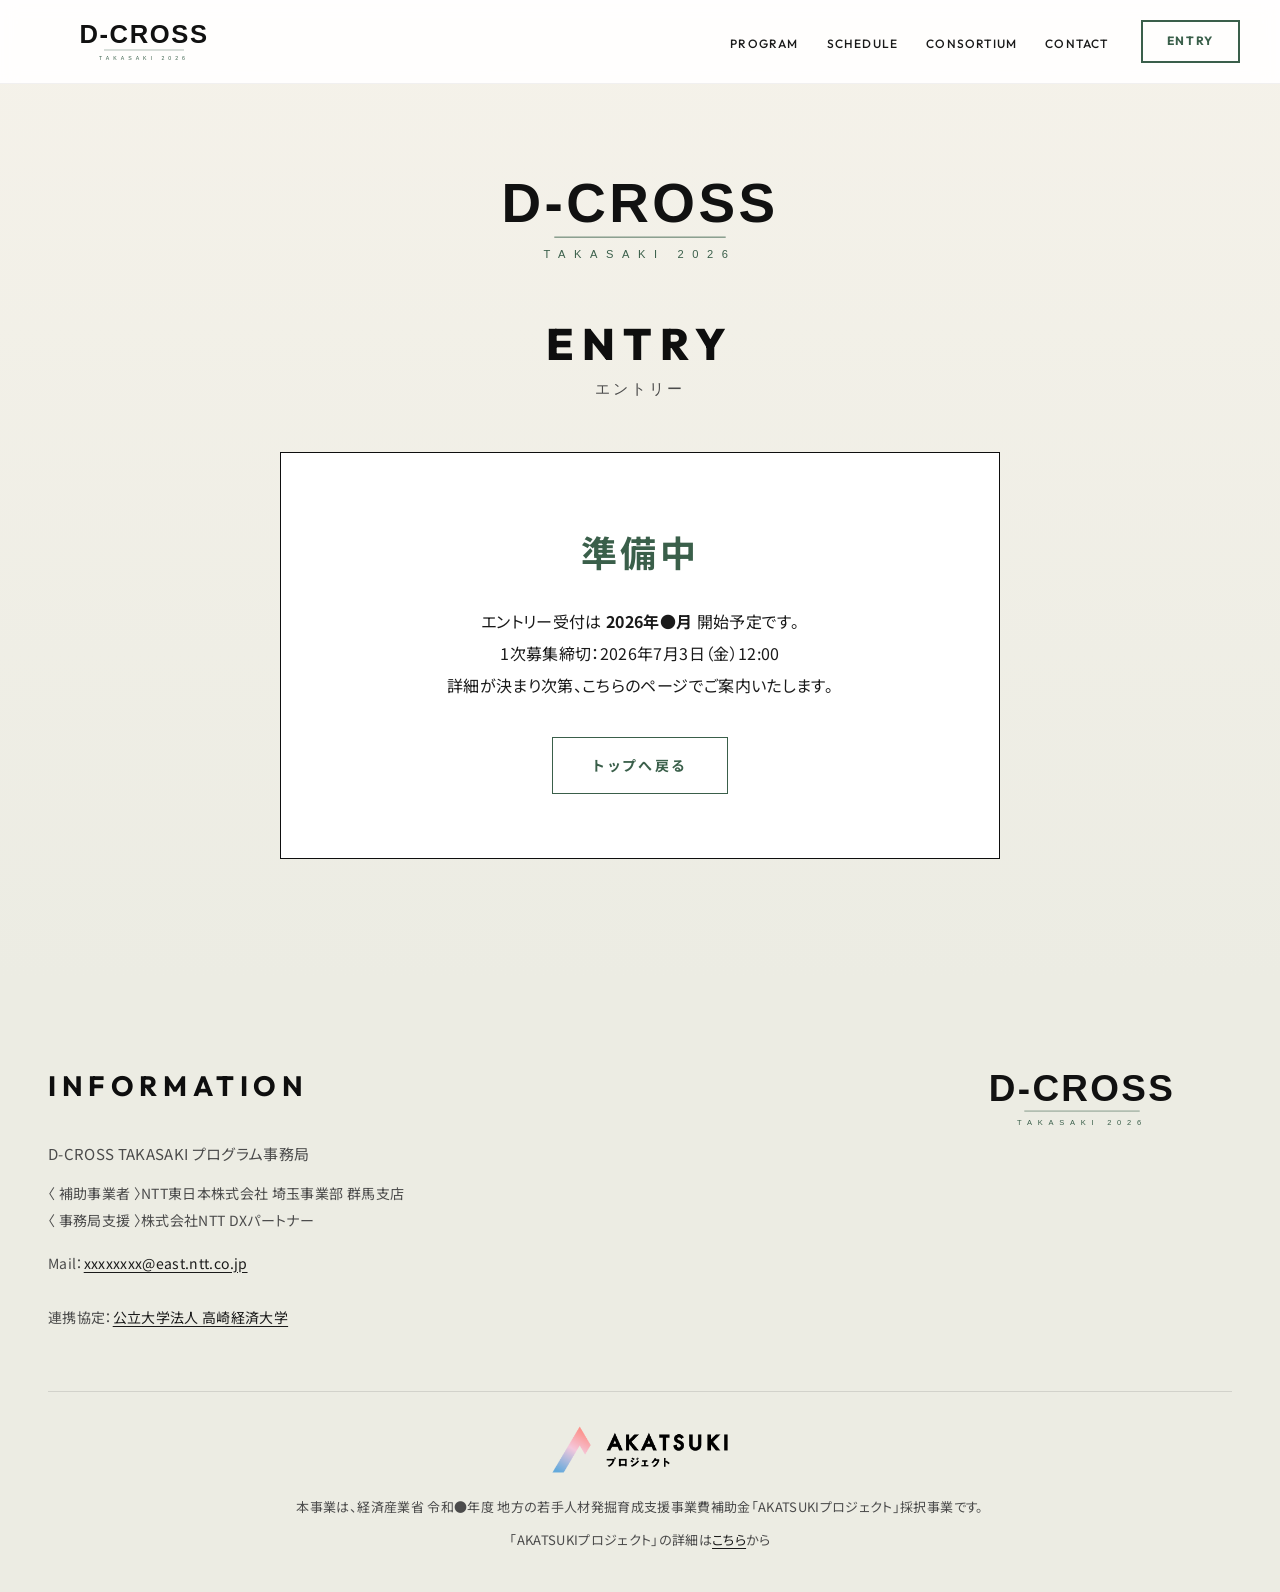
==== entry.html @ 906ef9ff "Initial commit: D-CROSS TAKASAKI 2026 LP (B-plan / editorial)" ====
<!DOCTYPE html>
<html lang="ja">
<head>
  <meta charset="UTF-8">
  <meta name="viewport" content="width=device-width, initial-scale=1.0">
  <title>ENTRY | D-CROSS TAKASAKI 2026</title>
  <meta name="description" content="D-CROSS TAKASAKI 2026 エントリーページ">
  <link rel="preconnect" href="https://fonts.googleapis.com">
  <link rel="preconnect" href="https://fonts.gstatic.com" crossorigin>
  <link href="https://fonts.googleapis.com/css2?family=Outfit:wght@400;500;600;700;800;900&family=Manrope:wght@400;500;600;700;800&family=Noto+Sans+JP:wght@400;500;700;900&family=Shippori+Mincho:wght@500;700;800&display=swap" rel="stylesheet">
  <link rel="stylesheet" href="css/style.css">
</head>
<body>

<!-- HEADER -->
<header>
  <a href="index.html" class="header-logo">
    <img src="assets/images/logo-d-cross.svg" alt="D-CROSS TAKASAKI 2026" class="header-logo-img">
  </a>
  <button class="nav-toggle" id="navToggle" aria-label="メニュー"><span></span><span></span><span></span></button>
  <div class="header-right">
    <nav>
      <ul>
        <li><a href="index.html#program">PROGRAM</a></li>
        <li><a href="index.html#schedule">SCHEDULE</a></li>
        <li><a href="index.html#consortium">CONSORTIUM</a></li>
        <li><a href="index.html#contact">CONTACT</a></li>
      </ul>
    </nav>
    <a href="entry.html" class="header-entry">ENTRY</a>
  </div>
</header>

<!-- MOBILE NAV -->
<div class="mobile-nav" id="mobileNav">
  <ul>
    <li><a href="index.html#program">PROGRAM</a></li>
    <li><a href="index.html#schedule">SCHEDULE</a></li>
    <li><a href="index.html#consortium">CONSORTIUM</a></li>
    <li><a href="index.html#contact">CONTACT</a></li>
  </ul>
  <div class="mobile-nav-cta">
    <a href="entry.html" class="header-entry">ENTRY</a>
  </div>
</div>

<!-- ENTRY -->
<section class="entry-hero">
  <div class="entry-hero-inner">
    <div class="section-heading">
      <span class="section-heading-en">ENTRY</span>
      <p class="section-heading-ja">エントリー</p>
    </div>
    <div class="entry-prep-box">
      <p class="entry-prep-label">準備中</p>
      <p class="entry-prep-text">エントリー受付は <strong>2026年●月</strong> 開始予定です。<br>1次募集締切：2026年7月3日（金）12:00<br>詳細が決まり次第、こちらのページでご案内いたします。</p>
      <a href="index.html" class="entry-back-btn">トップへ戻る</a>
    </div>
  </div>
</section>

<!-- FOOTER -->
<footer>
  <div class="footer-top">
    <div class="footer-info">
      <h3 class="footer-info-title">INFORMATION</h3>
      <p class="footer-office-name">D-CROSS TAKASAKI プログラム事務局</p>
      <p class="footer-office-label">〈 補助事業者 〉NTT東日本株式会社 埼玉事業部 群馬支店<br>〈 事務局支援 〉株式会社NTT DXパートナー</p>
      <p class="footer-office-mail">Mail：<a href="mailto:xxxxxxxx@east.ntt.co.jp">xxxxxxxx@east.ntt.co.jp</a></p>
      <p class="footer-office-link">連携協定：<a href="https://www.tcue.ac.jp/" target="_blank" rel="noopener">公立大学法人 高崎経済大学</a></p>
    </div>
    <div class="footer-brand">
      <img src="assets/images/logo-d-cross.svg" alt="D-CROSS TAKASAKI 2026" class="footer-brand-logo">
    </div>
  </div>
  <div class="footer-bottom">
    <p class="footer-akatsuki-logo">
      <img src="assets/images/akatsuki_logotype.png" alt="AKATSUKIプロジェクト" class="footer-akatsuki-img">
    </p>
    <p class="footer-note">本事業は、経済産業省 令和●年度 地方の若手人材発掘育成支援事業費補助金「AKATSUKIプロジェクト」採択事業です。</p>
    <p class="footer-akatsuki-link">「AKATSUKIプロジェクト」の詳細は<a href="https://mitouteki.jp/" target="_blank" rel="noopener">こちら</a>から</p>
  </div>
</footer>

<script>
var toggle = document.getElementById('navToggle');
var mobileNav = document.getElementById('mobileNav');
toggle.addEventListener('click', function() {
  toggle.classList.toggle('open');
  mobileNav.classList.toggle('open');
});
mobileNav.querySelectorAll('a').forEach(function(a) {
  a.addEventListener('click', function() {
    toggle.classList.remove('open');
    mobileNav.classList.remove('open');
  });
});
</script>

</body>
</html>
---- css/style.css ----
/* ===== RESET & BASE ===== */
*, *::before, *::after { box-sizing: border-box; margin: 0; padding: 0; }

/* ===== SCROLL FADE-IN ===== */
.fade-in {
  opacity: 0;
  transform: translateY(30px);
  transition: opacity 0.8s ease, transform 0.8s ease;
}
.fade-in.visible {
  opacity: 1;
  transform: translateY(0);
}
.fade-in-delay-1 { transition-delay: 0.15s; }
.fade-in-delay-2 { transition-delay: 0.3s; }
.fade-in-delay-3 { transition-delay: 0.45s; }

:root {
  /* B案 (lumiarch-inspired) — 静かで編集的、ニュートラルクリーム + 深緑アクセント */
  --red: #3a5f4a;            /* 主アクセント: muted forest green */
  --red-dark: #2b4738;
  --red-light: rgba(58, 95, 74, 0.06);
  --purple: #6b6458;         /* 副アクセント: warm taupe */
  --purple-dark: #4d4740;
  /* 多色アクセントは全て同一のmuted greenに統一（モノクロマティック） */
  --dc-blue: #3a5f4a;
  --dc-green: #3a5f4a;
  --dc-orange: #8a7a5c;
  --dc-yellow: #b8a87d;
  --dc-magenta: #6b6458;
  --gradient: linear-gradient(135deg, #3a5f4a 0%, #2b4738 100%);
  --gradient-soft: linear-gradient(135deg, rgba(58,95,74,0.95) 0%, rgba(43,71,56,0.92) 100%);
  --gradient-multi: linear-gradient(90deg, #3a5f4a 0%, #2b4738 100%);
  /* lumiarch調 ニュートラル */
  --brown: #1a1a1a;
  --brown-light: #3a3a3a;
  --pink-bg: #ecece3;
  --black: #0e0e0e;
  --white: #FFFFFF;
  --gray-light: #ecece3;
  --gray: #8a8578;
  --gray-border: #c7c3b6;
  --text: #1a1a1a;
  --text-light: #4b4b4b;
  --bg-base: #f5f2ea;
  --font-ja: 'Noto Sans JP', 'Hiragino Kaku Gothic ProN', 'ヒラギノ角ゴ Pro W3', 'hiragino kaku gothic pro', 'Helvetica Neue', 'Helvetica', 'Arial', 'メイリオ', 'meiryo', sans-serif;
  --font-mincho: 'Shippori Mincho', 'Hiragino Mincho ProN', 'Yu Mincho', serif;
  --font-en: 'Outfit', 'Manrope', 'Helvetica Neue', 'Helvetica', 'Arial', sans-serif;
}

html { scroll-behavior: smooth; }

body {
  font-family: var(--font-ja);
  color: var(--text);
  line-height: 1.9;
  font-size: 17px;
  background: var(--white);
  -webkit-font-smoothing: antialiased;
  -moz-osx-font-smoothing: grayscale;
}

img { max-width: 100%; display: block; }
a { text-decoration: none; color: inherit; }
ul { list-style: none; }

/* ===== HEADER ===== */
header {
  position: fixed;
  top: 0; left: 0; right: 0;
  z-index: 100;
  display: flex;
  align-items: center;
  justify-content: space-between;
  padding: 0 40px;
  height: 64px;
  background: var(--white);
  border-bottom: 1px solid rgba(0,0,0,0.05);
}
.header-logo {
  display: flex;
  align-items: center;
}
.header-logo-img {
  height: 36px;
  width: auto;
}
.header-right {
  display: flex;
  align-items: center;
  gap: 32px;
}
header nav ul {
  display: flex;
  gap: 28px;
}
header nav a {
  font-family: var(--font-en);
  font-size: 12px;
  font-weight: 600;
  color: var(--brown);
  letter-spacing: 0.08em;
  transition: color 0.3s;
}
header nav a:hover { color: var(--red); }
.header-entry {
  display: inline-block;
  padding: 8px 24px;
  font-family: var(--font-en);
  font-size: 12px;
  font-weight: 700;
  letter-spacing: 0.08em;
  color: var(--red);
  border: 2px solid var(--red);
  border-radius: 60px;
  transition: all 0.3s;
}
.header-entry:hover {
  background: var(--red);
  color: var(--white);
}

/* nav toggle */
.nav-toggle {
  display: none;
  background: none;
  border: none;
  cursor: pointer;
  width: 28px;
  height: 20px;
  position: relative;
  z-index: 110;
}
.nav-toggle span {
  display: block;
  width: 100%;
  height: 2px;
  background: var(--brown);
  position: absolute;
  left: 0;
  transition: all 0.3s ease;
}
.nav-toggle span:nth-child(1) { top: 0; }
.nav-toggle span:nth-child(2) { top: 9px; }
.nav-toggle span:nth-child(3) { top: 18px; }
.nav-toggle.open span:nth-child(1) { top: 9px; transform: rotate(45deg); }
.nav-toggle.open span:nth-child(2) { opacity: 0; }
.nav-toggle.open span:nth-child(3) { top: 9px; transform: rotate(-45deg); }

/* mobile nav */
.mobile-nav {
  display: none;
  position: fixed;
  top: 64px; left: 0; right: 0; bottom: 0;
  background: rgba(255,255,255,0.98);
  z-index: 90;
  padding: 40px;
}
.mobile-nav.open { display: block; }
.mobile-nav ul { display: flex; flex-direction: column; gap: 24px; }
.mobile-nav a { font-size: 16px; font-weight: 500; color: var(--brown); }
.mobile-nav-cta { margin-top: 32px; }
.mobile-nav-cta .header-entry { display: block; text-align: center; padding: 14px; }

/* ===== HERO ===== */
.hero {
  position: relative;
  height: min(100vh, 820px);
  min-height: 640px;
  display: flex;
  align-items: center;
  justify-content: center;
  background: linear-gradient(135deg, #faf8f3 0%, #f5f1ea 40%, #f0ebe1 100%);
  overflow: hidden;
  padding-top: 64px;
}
/* 足跡 - ドン！と大きく1つ表示 */
.footprint-trail {
  position: absolute;
  inset: 0;
  pointer-events: none;
  z-index: 1;
  display: flex;
  align-items: center;
  justify-content: center;
  padding-left: 26%;
}
.footprint-impact {
  width: min(56vw, 720px);
  height: auto;
  opacity: 0;
  transform: scale(0.5) rotate(-6deg);
  filter: drop-shadow(0 24px 60px rgba(58,95,74,0.45));
  animation: footprint-impact 5.5s cubic-bezier(0.22, 1, 0.36, 1) 0.5s forwards;
}
@keyframes footprint-impact {
  0% {
    opacity: 0;
    transform: scale(0.5) rotate(-6deg);
  }
  100% {
    opacity: 1;
    transform: scale(1) rotate(-4deg);
  }
}
.hero-overlay {
  position: absolute;
  inset: 0;
  background: linear-gradient(90deg, rgba(250,248,243,0.55) 0%, rgba(245,241,234,0.15) 50%, rgba(240,235,225,0.15) 100%);
}
.hero-text {
  position: absolute;
  left: 6%;
  top: 50%;
  transform: translateY(-50%);
  z-index: 2;
  max-width: 540px;
  text-align: left;
  padding: 0 24px;
}
.hero-cta-wrap {
  display: flex;
  justify-content: center;
  padding: 56px 24px;
  background: var(--white);
}
.hero-catch {
  font-size: 64px;
  font-weight: 700;
  color: var(--black);
  line-height: 1.4;
  margin-bottom: 72px;
  letter-spacing: 0.06em;
  text-shadow: 2px 3px 0 rgba(58,95,74,0.1), 4px 6px 12px rgba(20,35,60,0.18);
}
.hero-logo-wrap {
  margin-bottom: 40px;
}
.hero-logo-img {
  max-width: 640px;
  width: 100%;
  height: auto;
}
.hero-tagline {
  font-size: 26px;
  color: var(--text);
  line-height: 1.9;
  margin-bottom: 52px;
  letter-spacing: 0.04em;
  font-weight: 500;
  text-shadow: 1px 2px 0 rgba(58,95,74,0.08), 2px 4px 8px rgba(20,35,60,0.15);
}
.hero-tagline-accent {
  color: var(--red);
  font-weight: 700;
  text-decoration: underline;
  text-underline-offset: 4px;
}

/* hero CTA box */
.hero-cta-box {
  display: block;
  position: relative;
  width: fit-content;
  max-width: 90vw;
  background: var(--white);
  border: 2px solid var(--red);
  border-radius: 14px;
  padding: 40px 56px 24px;
  margin-top: 20px;
  text-align: center;
  box-shadow: 0 8px 24px rgba(58,95,74,0.14);
  transition: transform 0.3s ease, box-shadow 0.3s ease;
  cursor: pointer;
}
.hero-cta-box:hover {
  transform: translateY(-3px);
  box-shadow: 0 18px 44px rgba(58,95,74,0.28);
}
.cta-stage-ribbon {
  position: absolute;
  top: -18px;
  left: 50%;
  transform: translateX(-50%);
  background: var(--gradient);
  color: var(--white);
  padding: 10px 36px;
  font-size: 16px;
  font-weight: 700;
  letter-spacing: 0.14em;
  box-shadow: 0 4px 14px rgba(58,95,74,0.28);
  white-space: nowrap;
  clip-path: polygon(12px 0, calc(100% - 12px) 0, 100% 50%, calc(100% - 12px) 100%, 12px 100%, 0 50%);
  display: inline-flex;
  align-items: center;
  gap: 10px;
}
.cta-stage-ribbon::before {
  content: '';
  width: 8px;
  height: 8px;
  background: var(--white);
  border-radius: 50%;
  animation: ribbon-pulse 1.6s ease-in-out infinite;
}
@keyframes ribbon-pulse {
  0%, 100% { opacity: 1; transform: scale(1); }
  50% { opacity: 0.4; transform: scale(0.7); }
}
.cta-deadline-line {
  display: flex;
  align-items: baseline;
  justify-content: center;
  gap: 12px;
  margin-bottom: 20px;
  flex-wrap: wrap;
}
.cta-deadline-label {
  font-size: 13px;
  font-weight: 700;
  color: var(--red);
  letter-spacing: 0.08em;
}
.cta-deadline-main {
  font-family: var(--font-en);
  font-size: 24px;
  font-weight: 700;
  color: var(--black);
  letter-spacing: 0.02em;
}
.cta-deadline-main .dow {
  font-family: var(--font-ja);
  font-size: 15px;
}
.cta-deadline-time {
  font-family: var(--font-en);
  font-size: 20px;
  color: var(--red);
}
.cta-action {
  display: inline-flex;
  align-items: center;
  justify-content: center;
  gap: 16px;
  min-width: 320px;
  padding: 20px 48px;
  background: var(--gradient);
  color: var(--white);
  border-radius: 60px;
  font-size: 22px;
  font-weight: 700;
  letter-spacing: 0.1em;
  box-shadow: 0 10px 28px rgba(58,95,74,0.35);
  transition: all 0.3s ease;
  position: relative;
  overflow: hidden;
}
.cta-action::before {
  content: '';
  position: absolute;
  top: 0;
  left: -100%;
  width: 100%;
  height: 100%;
  background: linear-gradient(90deg, transparent, rgba(255,255,255,0.3), transparent);
  transition: left 0.6s ease;
}
.hero-cta-box:hover .cta-action {
  transform: scale(1.04);
  box-shadow: 0 14px 36px rgba(58,95,74,0.5);
}
.hero-cta-box:hover .cta-action::before {
  left: 100%;
}
.cta-action-arrow {
  display: inline-block;
  font-size: 22px;
  transition: transform 0.3s ease;
}
.hero-cta-box:hover .cta-action-arrow {
  transform: translateX(6px);
}
.cta-warning {
  margin-top: 18px;
  padding-top: 14px;
  border-top: 1px dashed rgba(58,95,74,0.3);
  font-size: 11px;
  color: var(--red);
  font-weight: 700;
  line-height: 1.6;
}

/* ===== SECTION COMMON ===== */
.section {
  padding: 100px 24px;
}
.section-inner {
  max-width: 960px;
  margin: 0 auto;
}
.section-heading {
  margin-bottom: 12px;
}
.section-heading-en {
  font-family: var(--font-en);
  font-size: 48px;
  font-weight: 800;
  background: var(--gradient);
  -webkit-background-clip: text;
  background-clip: text;
  -webkit-text-fill-color: transparent;
  letter-spacing: 0.04em;
  display: inline-block;
  line-height: 1.1;
}
.section-heading-ja {
  font-size: 20px;
  font-weight: 700;
  color: var(--brown);
  margin-top: 8px;
  letter-spacing: 0.08em;
}
.section-heading {
  margin-bottom: 20px;
}
@media (max-width: 900px) {
  .section-heading-en { font-size: 36px; }
  .section-heading-ja { font-size: 17px; }
}
.section-desc {
  font-size: 17px;
  color: var(--text);
  line-height: 2.0;
  margin-bottom: 40px;
}

/* ===== NEWS ===== */
.news-list {
  border-top: 1px solid var(--gray-border);
  margin-top: 24px;
}
.news-item {
  display: flex;
  align-items: baseline;
  gap: 20px;
  padding: 16px 0;
  border-bottom: 1px solid var(--gray-border);
  font-size: 14px;
}
.news-date {
  font-family: var(--font-en);
  font-size: 13px;
  color: var(--gray);
  flex-shrink: 0;
}

/* ===== ABOUT ===== */
.about-section {
  position: relative;
  background: var(--pink-bg);
  padding: 80px 24px;
  overflow: hidden;
}
.about-section::before {
  content: '';
  position: absolute;
  inset: 0;
  background: url('../assets/images/about-bg.png') center/cover no-repeat;
  opacity: 0.38;
  z-index: 0;
}
.about-section::after {
  content: '';
  position: absolute;
  inset: 0;
  background: linear-gradient(135deg, rgba(253,240,238,0.72) 0%, rgba(240,235,225,0.76) 100%);
  z-index: 1;
}
.about-inner {
  position: relative;
  z-index: 2;
}
.about-inner {
  max-width: 960px;
  margin: 0 auto;
  display: grid;
  grid-template-columns: 1fr 1.2fr;
  gap: 48px;
  align-items: center;
}
.about-visual {
  display: flex;
  flex-direction: column;
  gap: 20px;
}
.about-video {
  position: relative;
  width: 100%;
  padding-bottom: 56.25%;
  border-radius: 8px;
  overflow: hidden;
}
.about-video iframe {
  position: absolute;
  top: 0;
  left: 0;
  width: 100%;
  height: 100%;
  border: none;
}
.about-text-block {
  text-align: right;
}
.about-text-block .section-heading { text-align: right; }
.about-text-block .section-heading-en { color: var(--brown); }
.about-text-block p {
  font-size: 17px;
  line-height: 2.0;
  color: var(--text);
  text-align: left;
  font-weight: 700;
}
.about-highlight {
  margin-top: 24px !important;
  padding: 18px 22px;
  background: linear-gradient(135deg, rgba(58,95,74,0.08) 0%, rgba(107,100,88,0.08) 100%);
  border-left: 4px solid var(--red);
  border-radius: 6px;
  font-size: 16px !important;
  line-height: 1.9 !important;
}
.about-highlight strong {
  background: var(--gradient);
  -webkit-background-clip: text;
  background-clip: text;
  -webkit-text-fill-color: transparent;
  font-weight: 700;
}
.about-highlight-note {
  display: block;
  font-size: 12px !important;
  font-weight: 500;
  color: var(--text-light);
  margin-top: 6px;
  letter-spacing: 0.02em;
}

/* ===== PROGRAM ===== */
.program-banner {
  background: var(--gradient-soft);
  color: var(--white);
  text-align: center;
  padding: 48px 32px;
  border-radius: 12px;
  margin-bottom: 48px;
}
.program-banner h3 {
  font-size: 32px;
  font-weight: 700;
  margin-bottom: 14px;
  letter-spacing: 0.04em;
}
.program-banner p {
  font-size: 16px;
  line-height: 1.9;
  opacity: 0.92;
}

.approach-cards {
  display: grid;
  grid-template-columns: 1fr 1fr;
  gap: 20px;
  margin-bottom: 48px;
}
.approach-card {
  background: var(--white);
  border-radius: 12px;
  padding: 32px 28px;
  text-align: center;
  border: 2px solid transparent;
  transition: border-color 0.3s;
}
.approach-card:hover { border-color: var(--red); }
.approach-card.what { background: linear-gradient(135deg, #ecece3 0%, #fff 100%); }
.approach-card.how { background: linear-gradient(135deg, #e2ddd0 0%, #fff 100%); }
.approach-card.how .approach-card-label { color: var(--purple); }
.approach-card-label {
  font-size: 24px;
  font-weight: 700;
  color: var(--red);
  letter-spacing: 0.05em;
  margin-bottom: 14px;
  display: block;
}
.approach-card h4 {
  font-size: 14px;
  font-weight: 500;
  color: var(--text);
  line-height: 1.8;
  margin-bottom: 10px;
}
.approach-card p {
  font-size: 15px;
  color: var(--text-light);
  line-height: 1.8;
}
.approach-note {
  text-align: center;
  font-size: 14px;
  color: var(--text-light);
  margin-bottom: 56px;
}

/* merits */
.merits-heading {
  font-size: 20px;
  font-weight: 700;
  color: var(--brown);
  text-align: center;
  margin-bottom: 28px;
}
.merits-heading-num {
  font-family: var(--font-en);
  font-size: 28px;
  font-weight: 700;
  background: var(--gradient);
  -webkit-background-clip: text;
  background-clip: text;
  -webkit-text-fill-color: transparent;
  margin: 0 4px;
}
.merits-list {
  display: flex;
  flex-direction: column;
  gap: 16px;
}
.merit-item {
  display: flex;
  align-items: center;
  gap: 20px;
  padding: 16px 24px;
  background: var(--white);
  border: 1px solid rgba(0,0,0,0.06);
  border-radius: 12px;
  box-shadow: 0 2px 12px rgba(0,0,0,0.03);
}
.merit-icon {
  flex-shrink: 0;
  position: relative;
  width: 110px;
  height: 110px;
  display: flex;
  align-items: center;
  justify-content: center;
}
.merit-icon img {
  width: 100%;
  height: 100%;
  object-fit: contain;
}
.merit-num {
  position: absolute;
  top: 42%;
  left: 50%;
  transform: translate(-50%, -50%);
  font-family: var(--font-en);
  font-size: 18px;
  font-weight: 700;
  color: var(--white);
  z-index: 2;
}
.merit-content {
  flex: 1;
}
.merit-content h5 {
  font-size: 15px;
  font-weight: 700;
  color: var(--black);
  line-height: 1.6;
  margin-bottom: 8px;
  white-space: nowrap;
  overflow: hidden;
  text-overflow: ellipsis;
}
@media (max-width: 900px) {
  .merit-content h5 {
    white-space: normal;
    font-size: 14px;
  }
}
.merit-badge {
  white-space: nowrap;
}
.merit-content h5 strong {
  color: var(--red);
}
.merit-content p {
  font-size: 14px;
  line-height: 1.9;
  color: var(--text);
  margin: 0;
}
/* 近未来風 アコーディオン */
.merit-toggle {
  display: inline-flex;
  align-items: center;
  gap: 10px;
  margin-top: 12px;
  padding: 7px 16px 7px 18px;
  background: transparent;
  color: var(--red);
  border: 1px solid var(--red);
  font-size: 11px;
  font-weight: 700;
  font-family: var(--font-en);
  cursor: pointer;
  transition: all 0.3s ease;
  letter-spacing: 0.2em;
  text-transform: uppercase;
  position: relative;
  clip-path: polygon(8px 0, 100% 0, 100% calc(100% - 8px), calc(100% - 8px) 100%, 0 100%, 0 8px);
  overflow: hidden;
}
.merit-toggle::before {
  content: '';
  position: absolute;
  top: 0;
  left: -100%;
  width: 100%;
  height: 100%;
  background: linear-gradient(90deg, transparent, rgba(58,95,74,0.15), transparent);
  transition: left 0.5s ease;
}
.merit-toggle:hover::before { left: 100%; }
.merit-toggle:hover {
  background: var(--red);
  color: var(--white);
  box-shadow: 0 0 0 1px var(--red), 0 0 20px rgba(58,95,74,0.4);
}
.merit-toggle-icon {
  display: inline-flex;
  align-items: center;
  justify-content: center;
  width: 16px;
  height: 16px;
  font-family: var(--font-en);
  font-size: 14px;
  font-weight: 400;
  line-height: 1;
  transition: transform 0.5s cubic-bezier(0.22, 1, 0.36, 1);
  border: 1px solid currentColor;
  border-radius: 50%;
}
.merit-item.open .merit-toggle-icon { transform: rotate(135deg); }
.merit-item.open .merit-toggle {
  background: var(--black);
  color: var(--white);
  border-color: var(--black);
  letter-spacing: 0.2em;
}

.merit-detail {
  display: grid;
  grid-template-rows: 0fr;
  transition: grid-template-rows 0.6s cubic-bezier(0.22, 1, 0.36, 1), margin 0.4s ease;
  margin-top: 0;
}
.merit-detail > p {
  overflow: hidden;
  position: relative;
  padding: 0 20px;
  background: linear-gradient(135deg, #e2ddd0 0%, #fff 100%);
  color: var(--text) !important;
  border-radius: 2px;
  transition: padding 0.4s ease;
  clip-path: polygon(0 0, calc(100% - 14px) 0, 100% 14px, 100% 100%, 14px 100%, 0 calc(100% - 14px));
  font-family: var(--font-ja);
  letter-spacing: 0.02em;
  border: 1px solid rgba(107,100,88,0.15);
}
.merit-detail > p::before,
.merit-detail > p::after {
  content: '';
  position: absolute;
  width: 36px;
  height: 1px;
  background: linear-gradient(90deg, var(--red), var(--purple));
  opacity: 0;
  transition: opacity 0.4s ease 0.3s;
}
.merit-detail > p::before { top: 14px; left: 20px; }
.merit-detail > p::after { bottom: 14px; right: 20px; transform: scaleX(-1); }
.merit-item.open .merit-detail {
  grid-template-rows: 1fr;
  margin-top: 16px;
}
.merit-item.open .merit-detail > p {
  padding: 22px 24px;
}
.merit-item.open .merit-detail > p::before,
.merit-item.open .merit-detail > p::after { opacity: 1; }
.merit-content p strong {
  color: var(--black);
  font-weight: 700;
}
.merit-content h5 sup {
  color: var(--red);
  font-size: 11px;
  vertical-align: super;
  margin-left: 2px;
}
.merit-inline-note {
  font-size: 11px;
  font-weight: 500;
  color: var(--text-light);
  margin-left: 4px;
  vertical-align: middle;
}
.merit-badge {
  display: inline-block;
  font-family: var(--font-en);
  font-size: 10px;
  font-weight: 700;
  letter-spacing: 0.04em;
  padding: 3px 8px;
  border-radius: 4px;
  margin-right: 8px;
  vertical-align: 3px;
  line-height: 1.1;
  white-space: nowrap;
}
.merit-badge-renew {
  background: linear-gradient(135deg, #f5a800 0%, #ff7a00 100%);
  color: var(--white);
  letter-spacing: 0.05em;
}
.merit-badge-new {
  background: var(--gradient);
  color: var(--white);
  box-shadow: 0 2px 8px rgba(58,95,74,0.3);
}
.merit-notes {
  list-style: none;
  margin-top: 8px;
  padding-left: 0;
}
.merit-notes li {
  font-size: 12px;
  color: var(--text-light);
  line-height: 1.7;
  padding-left: 14px;
  text-indent: -14px;
}

/* ===== TALK SESSION ===== */
.talk-section {
  padding: 40px 24px 60px;
  text-align: center;
}
.talk-section h3 {
  font-size: 20px;
  font-weight: 700;
  color: var(--brown);
  margin-bottom: 14px;
}
.talk-intro {
  font-size: 15px;
  color: var(--text-light);
  line-height: 1.9;
  margin: 0 auto 24px;
  max-width: 640px;
}
.talk-image {
  max-width: 720px;
  margin: 0 auto;
  border-radius: 8px;
  overflow: hidden;
  background: #000;
  aspect-ratio: 16/9;
  position: relative;
}
.talk-image iframe {
  position: absolute;
  inset: 0;
  width: 100%;
  height: 100%;
  border: 0;
  display: block;
}

/* ===== REQUIREMENTS (実施要項) ===== */
.req-title {
  font-size: 22px;
  font-weight: 700;
  color: var(--brown);
  margin-bottom: 28px;
  letter-spacing: 0.04em;
}
.req-cards {
  display: flex;
  flex-direction: column;
  gap: 20px;
}
.req-card {
  display: flex;
  gap: 28px;
  padding: 28px 32px;
  background: var(--white);
  border: 1px solid rgba(0,0,0,0.08);
  border-radius: 14px;
  box-shadow: 0 4px 16px rgba(0,0,0,0.04);
  transition: transform 0.3s ease, box-shadow 0.3s ease;
}
.req-card:hover {
  transform: translateY(-2px);
  box-shadow: 0 10px 30px rgba(0,0,0,0.08);
}
.req-card-icon {
  flex-shrink: 0;
  width: 56px;
  height: 56px;
  display: flex;
  align-items: center;
  justify-content: center;
  background: var(--gradient);
  color: var(--white);
  border-radius: 50%;
  box-shadow: 0 6px 16px rgba(58,95,74,0.25);
}
.req-card-icon svg {
  width: 28px;
  height: 28px;
}
.req-card-body { flex: 1; min-width: 0; }
.req-card-label {
  font-size: 22px;
  font-weight: 700;
  color: var(--brown);
  letter-spacing: 0.08em;
  margin-bottom: 14px;
}
.req-card-body .req-card-label::before {
  content: '';
  display: inline-block;
  width: 28px;
  height: 2px;
  background: var(--gradient);
  vertical-align: middle;
  margin-right: 12px;
  margin-bottom: 4px;
}
.req-card-main {
  font-family: var(--font-en);
  font-size: 24px;
  font-weight: 700;
  color: var(--black);
  letter-spacing: 0.02em;
  line-height: 1.3;
  margin-bottom: 16px;
}
.req-card-main-sm {
  font-size: 18px;
  font-weight: 700;
  color: var(--black);
  line-height: 1.5;
  margin-bottom: 8px;
}
.req-dow {
  font-family: var(--font-ja);
  font-size: 14px;
  font-weight: 500;
  margin: 0 2px;
}
.req-arrow {
  font-family: var(--font-en);
  font-weight: 400;
  color: var(--purple);
  margin: 0 8px;
}
.req-card-addr {
  font-size: 13px;
  color: var(--text-light);
  letter-spacing: 0.02em;
}
.req-venue-media {
  display: grid;
  grid-template-columns: 1fr 1fr;
  gap: 16px;
  margin-top: 14px;
  max-width: 720px;
}
.req-venue-photo {
  margin: 0;
  position: relative;
}
.req-venue-photo img {
  width: 100%;
  aspect-ratio: 16/9;
  object-fit: cover;
  border-radius: 8px;
  border: 1px solid rgba(0,0,0,0.08);
  display: block;
}
.req-venue-photo figcaption {
  font-size: 11px;
  color: var(--text-light);
  margin-top: 6px;
}
.req-card-map {
  width: 100%;
  aspect-ratio: 16/9;
  border-radius: 8px;
  overflow: hidden;
  border: 1px solid rgba(0,0,0,0.08);
}
.req-card-map iframe {
  width: 100%;
  height: 100%;
  border: 0;
  display: block;
}
@media (max-width: 540px) {
  .req-venue-media { grid-template-columns: 1fr; }
}
.req-card-notes {
  margin-top: 12px;
  padding: 14px 16px;
  background: linear-gradient(135deg, rgba(58,95,74,0.04) 0%, rgba(107,100,88,0.04) 100%);
  border-left: 2px solid var(--red);
  border-radius: 0 6px 6px 0;
}
.req-note-head {
  font-size: 13px;
  font-weight: 700;
  color: var(--brown);
  margin-bottom: 4px;
}
.req-card-notes p {
  font-size: 13px;
  line-height: 1.8;
  color: var(--text);
  font-family: var(--font-ja);
}
.req-note-warn {
  font-size: 12px !important;
  color: var(--red) !important;
  font-weight: 700;
  margin-top: 8px;
  line-height: 1.6;
}
.req-list {
  list-style: none;
  padding: 0;
  margin: 0 0 12px;
}
.req-list li {
  position: relative;
  padding-left: 20px;
  font-size: 15px;
  line-height: 1.9;
  color: var(--text);
}
.req-list li::before {
  content: '';
  position: absolute;
  left: 0;
  top: 13px;
  width: 10px;
  height: 2px;
  background: var(--gradient);
}

@media (max-width: 900px) {
  .req-card { flex-direction: column; gap: 16px; padding: 24px; }
  .req-card-main { font-size: 20px; }
  .req-list li { font-size: 14px; }
}

/* requirements CTA */
.req-cta {
  text-align: center;
  margin-top: 48px;
}
.req-cta-box {
  display: inline-block;
  border: 2px solid var(--red);
  border-radius: 8px;
  padding: 16px 36px;
  text-align: center;
}
.req-cta-box .cta-year {
  font-size: 15px;
  font-weight: 700;
  color: var(--red);
}
.req-cta-box .cta-label {
  font-size: 22px;
  font-weight: 700;
  color: var(--red);
}
.req-cta-box .cta-sub {
  font-size: 12px;
  color: var(--text-light);
  margin-top: 4px;
}
.req-cta-box a { color: var(--red); }

/* ===== SCHEDULE ===== */
.schedule-section {
  padding: 100px 24px;
}
.schedule-inner {
  max-width: 960px;
  margin: 0 auto;
}
.schedule-timeline {
  position: relative;
  padding-left: 120px;
  margin-top: 40px;
}
.schedule-timeline::before {
  content: '';
  position: absolute;
  left: 100px;
  top: 0;
  bottom: 0;
  width: 2px;
  background: linear-gradient(to bottom, var(--red) 0%, var(--purple) 50%, var(--gray-border) 100%);
}
.schedule-item {
  position: relative;
  margin-bottom: 48px;
  display: flex;
  align-items: flex-start;
  gap: 24px;
}
.schedule-item::before {
  content: '';
  position: absolute;
  left: -26px;
  top: 8px;
  width: 12px;
  height: 12px;
  background: var(--white);
  border: 2px solid var(--gray);
  border-radius: 50%;
  z-index: 1;
}
.schedule-item.active::before {
  border-color: var(--red);
  background: var(--red);
  box-shadow: 0 0 0 4px rgba(58,95,74,0.15);
}
.schedule-date-block {
  position: absolute;
  left: -120px;
  top: 0;
  width: 88px;
  text-align: right;
}
.schedule-day-label {
  font-family: var(--font-en);
  font-size: 11px;
  font-weight: 700;
  color: var(--white);
  background: var(--red);
  display: inline-block;
  padding: 1px 8px;
  border-radius: 3px;
  margin-bottom: 2px;
}
.schedule-day-label.gray { background: var(--gray); }
.schedule-date {
  font-family: var(--font-en);
  font-size: 22px;
  font-weight: 700;
  color: var(--black);
  line-height: 1.2;
}
.schedule-date small {
  font-size: 12px;
  font-weight: 400;
  color: var(--gray);
}
.schedule-content h3 {
  font-size: 22px;
  font-weight: 700;
  color: var(--black);
  margin-bottom: 6px;
}
.schedule-content p {
  font-size: 15px;
  color: var(--text-light);
  line-height: 1.8;
}

/* ===== CONSORTIUM ===== */
.consortium-section {
  padding: 100px 24px;
  background: var(--gray-light);
}
.consortium-inner {
  max-width: 960px;
  margin: 0 auto;
}
.consortium-block {
  margin-bottom: 32px;
}
.consortium-block h3 {
  font-size: 20px;
  font-weight: 700;
  color: var(--red);
  margin-bottom: 14px;
}
.consortium-block p {
  font-size: 16px;
  line-height: 2.0;
  color: var(--text);
}
.consortium-leads {
  display: flex;
  justify-content: center;
  gap: 48px;
  margin: 40px 0 36px;
  flex-wrap: wrap;
}
.consortium-lead-item {
  display: inline-flex;
  align-items: center;
  gap: 14px;
  padding: 8px 4px;
  border-bottom: 3px solid var(--red);
}
.consortium-lead-logo {
  height: 42px;
  width: auto;
  object-fit: contain;
}
.consortium-lead-name {
  font-size: 26px;
  font-weight: 700;
  color: var(--brown);
  letter-spacing: 0.04em;
}
.consortium-logos {
  display: flex;
  justify-content: center;
  align-items: center;
  gap: 40px;
  flex-wrap: wrap;
  margin-top: 24px;
}
.consortium-logo-box {
  width: 160px;
  height: 72px;
  display: flex;
  align-items: center;
  justify-content: center;
}
.consortium-logo-box img {
  max-width: 100%;
  max-height: 100%;
  object-fit: contain;
  filter: grayscale(0.1);
  transition: filter 0.3s;
}
.consortium-logo-box:hover img { filter: grayscale(0); }
@media (max-width: 900px) {
  .consortium-lead-name { font-size: 20px; }
  .consortium-logos { gap: 20px; }
  .consortium-logo-box { width: 130px; height: 56px; }
}

/* ===== PM SECTION ===== */
.pm-section {
  padding: 100px 24px;
}
.pm-inner {
  max-width: 960px;
  margin: 0 auto;
}
.pm-section-desc {
  font-size: 16px;
  color: var(--text-light);
  line-height: 1.9;
  margin-bottom: 36px;
  margin-top: 14px;
}
.pm-grid {
  display: grid;
  grid-template-columns: repeat(4, 1fr);
  gap: 24px;
  margin-top: 40px;
}
.pm-grid-3 {
  grid-template-columns: repeat(3, 1fr);
  max-width: 760px;
  margin-left: auto;
  margin-right: auto;
}
.pm-grid-4 {
  display: flex;
  flex-wrap: wrap;
  justify-content: center;
  gap: 24px;
  grid-template-columns: unset;
}
.pm-grid-4 .pm-card {
  flex: 0 0 calc(25% - 18px);
  max-width: 220px;
}
@media (max-width: 900px) {
  .pm-grid-4 .pm-card { flex: 0 0 calc(50% - 10px); }
}
.pm-card {
  text-align: center;
}
.pm-photo {
  width: 120px;
  height: 120px;
  border-radius: 50%;
  background: var(--gray-light);
  margin: 0 auto 16px;
  display: flex;
  align-items: center;
  justify-content: center;
  color: var(--gray);
  font-size: 11px;
  overflow: hidden;
  border: 1px solid var(--gray-border);
}
.pm-photo img {
  width: 100%;
  height: 100%;
  object-fit: cover;
}
.pm-name {
  font-size: 20px;
  font-weight: 700;
  color: var(--brown);
  margin-bottom: 2px;
  letter-spacing: 0.1em;
}
.pm-name-en {
  font-family: var(--font-en);
  font-size: 13px;
  color: var(--gray);
  font-weight: 400;
  letter-spacing: 0.05em;
  margin-bottom: 10px;
}
.pm-org {
  font-size: 13px;
  color: var(--text-light);
  line-height: 1.7;
  margin-bottom: 10px;
  word-break: keep-all;
  overflow-wrap: break-word;
}
.pm-detail {
  font-size: 13px;
  color: var(--brown-light);
  display: inline-flex;
  align-items: center;
  gap: 4px;
}
.pm-detail::after {
  content: '\2192';
  font-size: 10px;
}

/* ===== PM MODAL ===== */
.pm-modal-overlay {
  display: none;
  position: fixed;
  inset: 0;
  background: rgba(0,0,0,0.5);
  z-index: 200;
  justify-content: center;
  align-items: center;
  padding: 24px;
}
.pm-modal-overlay.open {
  display: flex;
}
.pm-modal {
  background: var(--white);
  border-radius: 12px;
  max-width: 400px;
  width: 100%;
  max-height: 80vh;
  overflow-y: auto;
  padding: 40px 32px;
  position: relative;
  box-shadow: 0 20px 60px rgba(0,0,0,0.15);
}
.pm-modal-close {
  position: absolute;
  top: 16px;
  right: 16px;
  background: none;
  border: none;
  font-size: 24px;
  color: var(--gray);
  cursor: pointer;
  width: 32px;
  height: 32px;
  display: flex;
  align-items: center;
  justify-content: center;
  transition: color 0.3s;
}
.pm-modal-close:hover { color: var(--text); }
.pm-modal-photo {
  width: 160px;
  height: 160px;
  border-radius: 50%;
  background: var(--gray-light);
  margin: 0 auto 20px;
  overflow: hidden;
  display: flex;
  align-items: center;
  justify-content: center;
  color: var(--gray);
  font-size: 12px;
  border: 1px solid var(--gray-border);
}
.pm-modal-photo img {
  width: 100%;
  height: 100%;
  object-fit: cover;
}
.pm-modal-name {
  font-size: 22px;
  font-weight: 700;
  color: var(--brown);
  text-align: center;
  letter-spacing: 0.1em;
  margin-bottom: 2px;
}
.pm-modal-name-en {
  font-family: var(--font-en);
  font-size: 12px;
  color: var(--gray);
  text-align: center;
  margin-bottom: 16px;
}
.pm-modal-org {
  font-size: 14px;
  color: var(--text);
  text-align: center;
  line-height: 1.7;
  margin-bottom: 20px;
}
.pm-modal-divider {
  width: 40px;
  height: 2px;
  background: var(--gradient);
  margin: 0 auto 20px;
}
.pm-modal-bio {
  font-size: 13px;
  color: var(--text-light);
  line-height: 1.9;
}

/* ===== CONTACT ===== */
.contact-section {
  padding: 100px 24px;
  border-top: 3px solid transparent;
  border-image: var(--gradient) 1;
}
.contact-inner {
  max-width: 960px;
  margin: 0 auto;
}
.contact-inner form {
  max-width: 600px;
  margin: 0 auto;
}
.contact-desc {
  font-size: 16px;
  color: var(--text-light);
  line-height: 1.9;
  text-align: center;
  margin: 28px 0 44px;
}
.form-group {
  margin-bottom: 24px;
}
.form-label {
  display: block;
  font-size: 16px;
  font-weight: 700;
  color: var(--text);
  margin-bottom: 10px;
}
.form-label .required {
  font-size: 11px;
  font-weight: 700;
  color: var(--white);
  background: var(--red);
  padding: 2px 8px;
  border-radius: 3px;
  margin-left: 8px;
}
.form-input,
.form-textarea {
  width: 100%;
  padding: 14px 18px;
  font-size: 16px;
  font-family: var(--font-ja);
  border: 1px solid var(--gray-border);
  border-radius: 6px;
  transition: border-color 0.3s;
  background: var(--white);
}
.form-input:focus,
.form-textarea:focus {
  outline: none;
  border-color: var(--red);
}
.form-input::placeholder,
.form-textarea::placeholder {
  color: #bbb;
}
.form-textarea {
  min-height: 140px;
  resize: vertical;
}
.form-privacy {
  text-align: center;
  margin: 32px 0 24px;
  font-size: 13px;
  color: var(--text);
}
.form-privacy a {
  color: var(--red);
  text-decoration: underline;
}
.form-privacy .required {
  font-size: 11px;
  font-weight: 700;
  color: var(--white);
  background: var(--red);
  padding: 2px 8px;
  border-radius: 3px;
  margin-left: 4px;
}
.form-submit {
  display: block;
  width: 100%;
  max-width: 320px;
  margin: 0 auto;
  padding: 16px;
  font-size: 16px;
  font-weight: 700;
  font-family: var(--font-ja);
  color: var(--white);
  background: var(--gradient);
  background-size: 200% 100%;
  background-position: 0% 0%;
  border: none;
  border-radius: 60px;
  cursor: pointer;
  transition: background-position 0.5s ease, transform 0.3s ease;
}
.form-submit:hover {
  background-position: 100% 0%;
  transform: translateY(-1px);
}

/* ===== ENTRY PAGE ===== */
.entry-hero {
  min-height: calc(100vh - 64px);
  padding: 160px 24px 120px;
  background: linear-gradient(135deg, #faf8f3 0%, #f5f1ea 40%, #f0ebe1 100%);
  display: flex;
  align-items: center;
  justify-content: center;
}
.entry-hero-inner {
  max-width: 720px;
  width: 100%;
  text-align: center;
}
.entry-hero .section-heading {
  margin-bottom: 48px;
  text-align: center;
}
.entry-hero .section-heading-en {
  font-size: 44px;
}
.entry-hero .section-heading-ja {
  font-size: 15px;
  margin-top: 6px;
}
.entry-prep-box {
  background: rgba(255,255,255,0.7);
  border: 2px solid var(--red);
  border-radius: 12px;
  padding: 64px 40px;
  backdrop-filter: blur(4px);
  box-shadow: 0 10px 40px rgba(58,95,74,0.1);
}
.entry-prep-label {
  font-size: 36px;
  font-weight: 700;
  background: var(--gradient);
  -webkit-background-clip: text;
  background-clip: text;
  -webkit-text-fill-color: transparent;
  margin-bottom: 20px;
  letter-spacing: 0.1em;
}
.entry-prep-text {
  font-size: 16px;
  color: var(--text);
  line-height: 2.0;
  margin-bottom: 36px;
}
.entry-back-btn {
  display: inline-block;
  padding: 14px 40px;
  font-size: 14px;
  font-weight: 700;
  color: var(--red);
  border: 2px solid var(--red);
  border-radius: 60px;
  transition: all 0.3s;
  letter-spacing: 0.05em;
}
.entry-back-btn:hover {
  background: var(--red);
  color: var(--white);
}

/* ===== FOOTER ===== */
footer {
  background: #f2f2f2;
  color: var(--brown);
  padding: 80px 48px 40px;
  font-size: 14px;
}
.footer-top {
  max-width: 1200px;
  margin: 0 auto 60px;
  display: flex;
  justify-content: space-between;
  align-items: flex-start;
  gap: 40px;
}
.footer-info { flex: 1; }
.footer-info-title {
  font-family: var(--font-en);
  font-size: 28px;
  font-weight: 700;
  color: var(--brown);
  letter-spacing: 0.08em;
  margin-bottom: 28px;
}
.footer-office-name {
  font-size: 15px;
  color: var(--brown);
  margin-bottom: 12px;
}
.footer-office-label {
  font-size: 14px;
  color: var(--brown);
  margin-bottom: 16px;
}
.footer-office-mail {
  font-size: 14px;
  color: var(--brown);
  margin-bottom: 28px;
}
.footer-office-mail a {
  color: var(--brown);
  transition: color 0.3s;
}
.footer-office-mail a:hover { color: var(--red); }
.footer-office-link {
  font-size: 14px;
  color: var(--brown);
}
.footer-office-link a {
  color: var(--brown);
  text-decoration: underline;
  text-underline-offset: 3px;
  transition: color 0.3s;
}
.footer-office-link a:hover { color: var(--red); }
.footer-brand {
  text-align: right;
  flex-shrink: 0;
}
.footer-brand-logo {
  max-width: 320px;
  width: 100%;
  height: auto;
  display: block;
  margin-left: auto;
}
.footer-bottom {
  text-align: center;
  padding-top: 32px;
  border-top: 1px solid rgba(90,62,54,0.12);
}
.footer-akatsuki-logo {
  display: flex;
  justify-content: center;
  margin-bottom: 20px;
}
.footer-akatsuki-img {
  max-width: 180px;
  width: 100%;
  height: auto;
  display: block;
}
.footer-note {
  font-size: 13px;
  color: var(--brown);
  line-height: 1.9;
  margin-bottom: 8px;
}
.footer-akatsuki-link {
  font-size: 13px;
  color: var(--brown);
}
.footer-akatsuki-link a {
  color: var(--brown);
  text-decoration: underline;
  text-underline-offset: 3px;
  transition: color 0.3s;
}
.footer-akatsuki-link a:hover { color: var(--red); }

/* ===== RESPONSIVE ===== */
@media (max-width: 900px) {
  header { padding: 0 20px; }
  .header-right { display: none; }
  .nav-toggle { display: block; }

  .hero { padding-top: 100px; padding-bottom: 180px; }
  .hero-text { position: relative; top: auto; transform: none; left: auto; max-width: 100%; padding: 0 24px; margin-top: 40px; }
  .hero-cta-wrap { bottom: 32px; }
  .hero-center {
    margin: 0 auto;
    text-align: center;
    padding-top: 260px;
  }
  .hero-cta-box { margin: 0 auto; }
  .hero-catch { font-size: 28px; }
  .hero-logo-img { max-width: 320px; }
  .hero-tagline { font-size: 15px; }
  .footprint-step-1 { right: 10%; bottom: auto; top: 70%; width: 80px; }
  .footprint-step-2 { right: 55%; bottom: auto; top: 55%; width: 100px; }
  .footprint-step-3 { right: 20%; top: 35%; width: 120px; }
  .footprint-step-4 { right: 60%; top: 18%; width: 100px; }
  .footprint-step-5 { right: 25%; top: 4%; width: 80px; }
  .hero-cta-box { padding: 36px 28px 20px; }
  .cta-action { min-width: 240px; padding: 16px 36px; font-size: 18px; }
  .cta-deadline-main { font-size: 20px; }

  .section { padding: 60px 20px; }
  .section-heading-en { font-size: 22px; }

  .about-inner { grid-template-columns: 1fr; gap: 32px; }
  .about-text-block { text-align: left; }
  .about-text-block .section-heading { text-align: left; }

  .approach-cards { grid-template-columns: 1fr; }
  .program-banner h3 { font-size: 20px; }

  .schedule-timeline { padding-left: 100px; }
  .schedule-timeline::before { left: 80px; }
  .schedule-date-block { left: -100px; width: 72px; }
  .schedule-date { font-size: 18px; }

  .pm-grid { grid-template-columns: repeat(2, 1fr); gap: 20px; }

  .requirements-table th { width: 100px; padding: 16px 12px; font-size: 13px; }
  .requirements-table td { padding: 16px 12px; font-size: 13px; }

  footer { padding: 48px 24px 32px; }
  .footer-top { flex-direction: column; align-items: flex-start; gap: 32px; margin-bottom: 40px; }
  .footer-brand { text-align: left; }
  .footer-brand-logo { margin-left: 0; max-width: 260px; }
  .footer-info-title { font-size: 22px; }
}

@media (max-width: 540px) {
  .hero-catch { font-size: 22px; }
  .hero-logo-img { max-width: 260px; }
  .hero-tagline { font-size: 14px; }

  .schedule-timeline { padding-left: 80px; }
  .schedule-timeline::before { left: 60px; }
  .schedule-date-block { left: -80px; width: 56px; }
  .schedule-date { font-size: 16px; }
  .schedule-content h3 { font-size: 15px; }

  .pm-name { font-size: 15px; }

  .requirements-table,
  .requirements-table tbody,
  .requirements-table tr,
  .requirements-table th,
  .requirements-table td {
    display: block;
    width: 100%;
  }
  .requirements-table th {
    border-right: none;
    border-bottom: none;
    padding-bottom: 4px;
  }
  .requirements-table td {
    padding-top: 4px;
    padding-bottom: 16px;
  }
}

/* ============================================== */
/* ===== B案 OVERRIDES (editorial / cream / muted green) ====== */
/* ======================================================== */

body {
  background: var(--bg-base);
  font-feature-settings: "palt";
  letter-spacing: 0.02em;
  color: var(--text);
}

/* HEADER：白背景、細いボーダー、英字ナビをやや控えめに */
header {
  background: rgba(255,255,255,0.92);
  backdrop-filter: saturate(140%) blur(8px);
  -webkit-backdrop-filter: saturate(140%) blur(8px);
  border-bottom: 1px solid rgba(20,20,20,0.06);
}
header nav a {
  color: var(--brown);
  font-family: var(--font-en);
  font-weight: 500;
  letter-spacing: 0.1em;
}
.header-entry {
  color: var(--red);
  border-color: var(--red);
  border-radius: 0;
  letter-spacing: 0.14em;
}
.header-entry:hover {
  background: var(--red);
  color: var(--white);
}
.nav-toggle span { background: var(--brown); }

/* HERO：静かなクリーム、A案の粒子・×は削除 */
.hero {
  background: linear-gradient(180deg, #f5f2ea 0%, #ecece3 100%);
  overflow: hidden;
  position: relative;
}
.hero-overlay { display: none; }
.hero-particles { display: none !important; }
.footprint-trail { display: none !important; }
.footprint-impact { display: none !important; }

/* ===== B案 KEYVISUAL（円描き出し＋垂直ライン＋ナンバーラベル） ===== */
.kv-stage {
  position: absolute;
  inset: 0;
  pointer-events: none;
  z-index: 0;
  color: var(--red);
}

/* 大きな円が時計回りに描かれる */
.kv-circle {
  position: absolute;
  right: 4%;
  top: 50%;
  transform: translateY(-50%) rotate(-90deg);
  width: min(58vw, 560px);
  height: min(58vw, 560px);
  opacity: 0.95;
}
.kv-circle circle {
  stroke-dasharray: 1620;
  stroke-dashoffset: 1620;
  animation: kv-circle-draw 4.2s cubic-bezier(0.65, 0, 0.35, 1) 0.6s forwards;
}
@keyframes kv-circle-draw {
  0%   { stroke-dashoffset: 1620; }
  100% { stroke-dashoffset: 0; }
}

/* 円の中心、円描画の終わりに小さくパルスする点 */
.kv-dot {
  position: absolute;
  right: calc(4% + min(29vw, 280px) - 3px);
  top: 50%;
  width: 6px;
  height: 6px;
  margin-top: -3px;
  background: var(--red);
  border-radius: 50%;
  opacity: 0;
  animation: kv-dot-appear 0.8s ease-out 4.6s forwards;
}
@keyframes kv-dot-appear {
  0%   { opacity: 0; transform: scale(0.3); }
  60%  { opacity: 1; transform: scale(1.8); }
  100% { opacity: 0.9; transform: scale(1); }
}

/* 右寄せの垂直ラインがゆっくり降りる */
.kv-line-v {
  position: absolute;
  top: 0;
  right: 10%;
  width: 1px;
  height: 0;
  background: var(--red);
  animation: kv-line-v-drop 2s cubic-bezier(0.65, 0, 0.35, 1) 0.3s forwards;
}
@keyframes kv-line-v-drop {
  0%   { height: 0; }
  100% { height: 42%; }
}

/* 下部の水平ラインが左から伸びる */
.kv-line-h {
  position: absolute;
  bottom: 8%;
  left: 0;
  height: 1px;
  width: 0;
  background: var(--red);
  opacity: 0.4;
  animation: kv-line-h-draw 2s cubic-bezier(0.65, 0, 0.35, 1) 1.6s forwards;
}
@keyframes kv-line-h-draw {
  0%   { width: 0; }
  100% { width: 46%; }
}

/* 右上にエディトリアル風の "01 / 05" ラベル（縦書き） */
.kv-index {
  position: absolute;
  top: 120px;
  right: 5%;
  writing-mode: vertical-rl;
  font-family: var(--font-en);
  font-size: 12px;
  font-weight: 500;
  letter-spacing: 0.3em;
  color: var(--text-light);
  opacity: 0;
  animation: kv-fade-in 1s ease-out 2.2s forwards;
}
.kv-index-slash { color: var(--red); margin: 0 4px; }

/* 左下のセクション名ラベル */
.kv-label {
  position: absolute;
  bottom: calc(8% + 14px);
  left: 6%;
  font-family: var(--font-en);
  font-size: 11px;
  font-weight: 500;
  letter-spacing: 0.3em;
  color: var(--text-light);
  text-transform: uppercase;
  opacity: 0;
  animation: kv-fade-in 1s ease-out 2.4s forwards;
}
@keyframes kv-fade-in {
  0%   { opacity: 0; transform: translateY(6px); }
  100% { opacity: 1; transform: translateY(0); }
}

/* テキストは下から静かに立ち上がる（起き上がれ） */
.hero-text { position: relative; z-index: 2; }
.kv-reveal {
  display: inline-block;
  overflow: hidden;
  vertical-align: bottom;
}
.kv-reveal > * {
  display: inline-block;
  transform: translateY(110%);
  animation: kv-rise 1.4s cubic-bezier(0.22, 1, 0.36, 1) 1.0s forwards;
}
.kv-reveal-2 > * {
  animation-delay: 1.4s;
}
/* kv-reveal の中身が複数要素の場合 (ex. q / text / q) に全部に効かせる */
.hero-catch-main > .kv-reveal .q,
.hero-catch-main > .kv-reveal {
  display: inline-block;
}
.hero-catch-main .kv-reveal {
  transform: translateY(110%);
  animation: kv-rise 1.4s cubic-bezier(0.22, 1, 0.36, 1) 1.0s forwards;
}
.hero-catch-sub .kv-reveal-2 {
  transform: translateY(110%);
  animation: kv-rise 1.2s cubic-bezier(0.22, 1, 0.36, 1) 1.6s forwards;
}
@keyframes kv-rise {
  0%   { transform: translateY(110%); }
  100% { transform: translateY(0); }
}

/* ロゴもフェード＋浮上 */
.hero-logo-wrap {
  opacity: 0;
  transform: translateY(24px);
  animation: kv-fade-up 1.2s cubic-bezier(0.22, 1, 0.36, 1) 2.2s forwards;
}
.hero-tagline {
  opacity: 0;
  transform: translateY(16px);
  animation: kv-fade-up 1.2s cubic-bezier(0.22, 1, 0.36, 1) 2.6s forwards;
}
@keyframes kv-fade-up {
  0%   { opacity: 0; transform: translateY(16px); }
  100% { opacity: 1; transform: translateY(0); }
}

@media (max-width: 900px) {
  .kv-circle { right: -18%; width: 90vw; height: 90vw; opacity: 0.55; }
  .kv-dot { display: none; }
  .kv-line-v { right: 8%; }
  .kv-line-h { width: 0; animation-name: kv-line-h-draw-sp; }
  @keyframes kv-line-h-draw-sp { 0%{width:0;} 100%{width:60%;} }
  .kv-index { top: 96px; right: 6%; font-size: 11px; }
  .kv-label { left: 24px; font-size: 10px; }
}

/* キャッチコピー：明朝やめてヘビーなサンセリフ、括弧の色もモノトーン */
.hero-catch {
  font-family: var(--font-ja);
  font-weight: 900;
  font-size: 54px;
  letter-spacing: 0.04em;
  color: var(--black);
  text-shadow: none;
  line-height: 1.5;
  margin-bottom: 28px;
}
.hero-catch-main {
  display: block;
  font-family: var(--font-ja);
  font-weight: 900;
  font-size: 1em;
  line-height: 1.4;
  white-space: nowrap;
  color: var(--black);
}
.hero-catch-main .q {
  font-weight: 500;
  color: var(--red);
}
.hero-catch-sub {
  display: block;
  margin-top: 22px;
  margin-left: 44px;
  font-family: var(--font-ja);
  font-weight: 500;
  font-size: 0.44em;
  letter-spacing: 0.08em;
  line-height: 1.6;
  color: var(--text-light);
  white-space: nowrap;
}
@media (max-width: 900px) {
  .hero-catch-sub { margin-left: 24px; font-size: 0.5em; white-space: normal; }
}
.hero-tagline {
  font-family: var(--font-ja);
  font-size: 17px;
  font-weight: 500;
  letter-spacing: 0.06em;
  color: var(--text-light);
  text-shadow: none;
  line-height: 2;
  margin-left: 44px;
}
@media (max-width: 900px) {
  .hero-tagline { margin-left: 0; }
}
.hero-tagline-accent {
  color: var(--red);
  font-weight: 700;
  text-decoration: none;
  border-bottom: 1px solid var(--red);
  padding-bottom: 2px;
}

/* LOGO サイズ調整 */
.header-logo-img { height: 56px; }
header { height: 84px; }
.hero { padding-top: 84px !important; height: min(100vh, 900px) !important; min-height: 720px !important; }
.mobile-nav { top: 84px !important; }
.hero-text { max-width: 880px !important; }
.hero-logo-wrap { margin-bottom: 36px; }
.hero-logo-img { max-width: 720px; width: 100%; }
.footer-brand-logo { max-width: 440px !important; }
.entry-hero .entry-hero-inner::before {
  content: '';
  display: block;
  width: 520px;
  max-width: 100%;
  height: 120px;
  margin: 0 auto 40px;
  background: url('../assets/images/logo-d-cross.svg') center/contain no-repeat;
}

/* SECTION HEADING：英字はフラットチャコール、日本語ラベルを小さく */
.section-heading-en {
  font-family: var(--font-en);
  font-weight: 800;
  background: none;
  -webkit-text-fill-color: initial;
  color: var(--black);
  letter-spacing: 0.18em;
}
.section-heading-ja {
  font-weight: 500;
  color: var(--text-light);
  letter-spacing: 0.2em;
  font-size: 12px;
  font-family: var(--font-en);
  text-transform: uppercase;
}

/* NEWS */
.news-list { border-top-color: var(--gray-border); }
.news-item { border-bottom-color: var(--gray-border); color: var(--text); }
.news-date { color: var(--text-light); }

/* ABOUT：ニュートラル背景、線を控えめに */
.about-section {
  background: var(--pink-bg);
  padding: 120px 24px;
}
.about-section::before { display: none; }
.about-section::after { display: none; }
.about-inner { max-width: 1040px; grid-template-columns: 1fr 1.2fr; }
.about-text-block .section-heading-en {
  background: none;
  -webkit-text-fill-color: initial;
  color: var(--black) !important;
}
.about-text-block p { font-weight: 500; line-height: 2.1; }
.about-highlight {
  background: rgba(58,95,74,0.06);
  border-left: 2px solid var(--red);
  border-radius: 0;
}
.about-highlight strong {
  background: none;
  -webkit-text-fill-color: initial;
  color: var(--red);
}

/* PROGRAM：グラデバナーをフラット深緑へ */
.program-banner {
  background: var(--red);
  box-shadow: none;
  border-radius: 0;
}
.program-banner h3 { letter-spacing: 0.06em; }
.approach-cards { gap: 24px; }
.approach-card {
  border-radius: 0;
  border: 1px solid var(--gray-border);
  background: var(--white) !important;
}
.approach-card.what .approach-card-label,
.approach-card.how .approach-card-label { color: var(--red); }
.approach-card:hover { border-color: var(--red); }

/* MERITS：× アイコン（モノクロ） */
.merit-item {
  border-radius: 0;
  border: 1px solid var(--gray-border);
  box-shadow: none;
}
.merit-icon {
  background: var(--pink-bg);
  border-radius: 0;
  width: 88px;
  height: 88px;
}
.merit-icon img { width: 52%; height: 52%; object-fit: contain; filter: none; }
.merit-num {
  top: 50%;
  font-size: 20px;
  color: var(--black);
  text-shadow: 0 1px 0 rgba(255,255,255,0.8);
}
.merit-toggle {
  border-radius: 0;
  clip-path: none;
  color: var(--red);
  border: 1px solid var(--red);
  letter-spacing: 0.24em;
}
.merit-toggle:hover {
  background: var(--red);
  color: var(--white);
  box-shadow: none;
}
.merit-item.open .merit-toggle {
  background: var(--black);
  border-color: var(--black);
}
.merit-detail > p {
  background: var(--pink-bg);
  border: 1px solid rgba(58,95,74,0.15);
  clip-path: none;
  border-radius: 0;
}
.merit-badge-renew {
  background: var(--purple);
  color: var(--white);
}
.merit-badge-new {
  background: var(--red);
  color: var(--white);
  box-shadow: none;
}
.merits-heading-num {
  background: none;
  -webkit-text-fill-color: initial;
  color: var(--red);
}

/* TALK SECTION（NTT eCity-Labo）：静かな構成 */
.talk-section { background: var(--bg-base); }
.talk-section h3 {
  font-family: var(--font-ja);
  font-weight: 800;
  color: var(--black);
  letter-spacing: 0.04em;
}

/* 実施要項：カード角丸なし、フラット */
.req-card {
  border-radius: 0;
  border: 1px solid var(--gray-border);
  box-shadow: none;
  background: var(--white);
}
.req-card:hover { transform: none; box-shadow: none; border-color: var(--red); }
.req-card-icon {
  background: var(--red);
  border-radius: 0;
  box-shadow: none;
}
.req-card-body .req-card-label::before {
  background: var(--red);
}
.req-arrow { color: var(--red); }
.req-card-notes {
  background: rgba(58,95,74,0.04);
  border-left: 2px solid var(--red);
  border-radius: 0;
}
.req-list li::before { background: var(--red); }
.req-venue-photo img { border-radius: 0; }
.req-card-map { border-radius: 0; }

/* SCHEDULE：タイムラインは単一の深緑 */
.schedule-timeline::before {
  background: linear-gradient(to bottom, var(--red) 0%, var(--red) 60%, var(--gray-border) 100%);
}
.schedule-item.active::before {
  box-shadow: 0 0 0 4px rgba(58,95,74,0.15);
}
.schedule-day-label { border-radius: 0; }

/* CONSORTIUM：クリーム背景、リードは太字のみ */
.consortium-section { background: var(--pink-bg); }
.consortium-lead-item {
  border-bottom-color: var(--red);
  border-bottom-width: 2px;
}
.consortium-lead-name {
  font-family: var(--font-ja);
  font-weight: 800;
  font-size: 22px;
  color: var(--black);
  letter-spacing: 0.06em;
}
.consortium-logo-box {
  background: var(--white);
  border: 1px solid var(--gray-border);
  border-radius: 0;
  font-size: 11px;
  color: var(--text-light);
  font-weight: 500;
  letter-spacing: 0.04em;
  padding: 8px 12px;
  text-align: center;
  line-height: 1.3;
}
.consortium-logo-box img { max-height: 56px; }

/* PM：写真枠フラット、名前サンセリフ太字 */
.pm-photo {
  background: var(--pink-bg);
  border: 1px solid var(--gray-border);
  border-radius: 50%;
  color: var(--gray);
  letter-spacing: 0.1em;
  font-weight: 500;
}
.pm-photo span::before {
  content: '×';
  font-size: 40px;
  color: rgba(58,95,74,0.3);
  font-weight: 300;
  letter-spacing: 0;
  display: block;
}
.pm-photo span { text-align: center; line-height: 1.2; }
.pm-name {
  font-family: var(--font-ja);
  font-weight: 800;
  color: var(--black);
  letter-spacing: 0.06em;
}
.pm-name-en {
  font-family: var(--font-en);
  letter-spacing: 0.14em;
  color: var(--text-light);
}
.pm-detail { color: var(--red); font-weight: 600; }
.pm-modal { border-radius: 0; }
.pm-modal-divider { background: var(--red); }

/* CTA ボタン：フラットで静か */
.hero-cta-wrap {
  background: var(--bg-base);
  padding: 72px 24px;
}
.hero-cta-box {
  border: 1px solid var(--black);
  border-radius: 0;
  background: var(--white);
  box-shadow: none;
}
.hero-cta-box:hover {
  box-shadow: 0 8px 24px rgba(26,26,26,0.08);
}
.cta-stage-ribbon {
  background: var(--red);
  color: var(--white);
  clip-path: none;
  border-radius: 0;
  letter-spacing: 0.18em;
  box-shadow: none;
}
.cta-stage-ribbon::before { background: var(--white); }
.cta-deadline-label { color: var(--red); letter-spacing: 0.14em; }
.cta-deadline-main { color: var(--black); }
.cta-deadline-time { color: var(--red); }
.cta-action {
  background: var(--black);
  color: var(--white);
  border-radius: 0;
  box-shadow: none;
  letter-spacing: 0.18em;
}
.cta-action::before { display: none; }
.hero-cta-box:hover .cta-action {
  transform: none;
  background: var(--red);
  box-shadow: 0 4px 18px rgba(58,95,74,0.3);
}
.cta-warning {
  color: var(--text-light);
  border-top: 1px solid var(--gray-border);
  font-weight: 500;
}

/* CONTACT フォーム：フラット */
.form-input, .form-textarea {
  border-radius: 0;
  border: 1px solid var(--gray-border);
  background: var(--white);
}
.form-input:focus, .form-textarea:focus { border-color: var(--red); }
.form-label .required,
.form-privacy .required {
  background: var(--red);
  border-radius: 0;
}
.form-submit {
  background: var(--black);
  border-radius: 0;
  letter-spacing: 0.18em;
}
.form-submit:hover {
  background: var(--red);
  transform: none;
}
.contact-section {
  border-image: none;
  border-top: 1px solid var(--gray-border);
}

/* FOOTER：クリーム背景（A案のダーク×）にしない */
footer {
  background: var(--pink-bg);
  color: var(--text);
}
footer .footer-info-title {
  color: var(--black);
  font-family: var(--font-en);
  letter-spacing: 0.2em;
}
footer .footer-office-name,
footer .footer-office-label,
footer .footer-office-mail,
footer .footer-office-link,
footer .footer-note,
footer .footer-akatsuki-link {
  color: var(--text-light);
}
footer .footer-office-mail a,
footer .footer-office-link a,
footer .footer-akatsuki-link a {
  color: var(--text);
  text-decoration: underline;
  text-underline-offset: 3px;
}
footer .footer-office-mail a:hover,
footer .footer-office-link a:hover,
footer .footer-akatsuki-link a:hover {
  color: var(--red);
}
.footer-bottom { border-top: 1px solid rgba(26,26,26,0.12); }
.footer-akatsuki-img { filter: none; }

/* ENTRY PAGE（準備中）のベース調整 */
.entry-hero {
  background: linear-gradient(180deg, #f5f2ea 0%, #ecece3 100%);
}
.entry-prep-box {
  background: var(--white);
  border: 1px solid var(--black);
  border-radius: 0;
  box-shadow: none;
}
.entry-prep-label {
  background: none;
  -webkit-text-fill-color: initial;
  color: var(--red);
}
.entry-back-btn {
  border-radius: 0;
  border: 1px solid var(--red);
  color: var(--red);
  letter-spacing: 0.18em;
}
.entry-back-btn:hover {
  background: var(--red);
  color: var(--white);
}

/* RESPONSIVE */
@media (max-width: 900px) {
  header { height: 72px; }
  .header-logo-img { height: 46px; }
  .hero-catch { font-size: 32px; line-height: 1.5; }
  .hero-tagline { font-size: 15px; }
  .hero-logo-img { max-width: 440px; }
  .footer-brand-logo { max-width: 320px !important; }
  .entry-hero .entry-hero-inner::before { width: 380px; height: 90px; }
  .consortium-lead-name { font-size: 18px; }
}
@media (max-width: 540px) {
  header { height: 64px; }
  .header-logo-img { height: 38px; }
  .hero-catch { font-size: 26px; letter-spacing: 0.03em; }
  .hero-logo-img { max-width: 320px; }
  .footer-brand-logo { max-width: 240px !important; }
  .entry-hero .entry-hero-inner::before { width: 280px; height: 68px; }
}
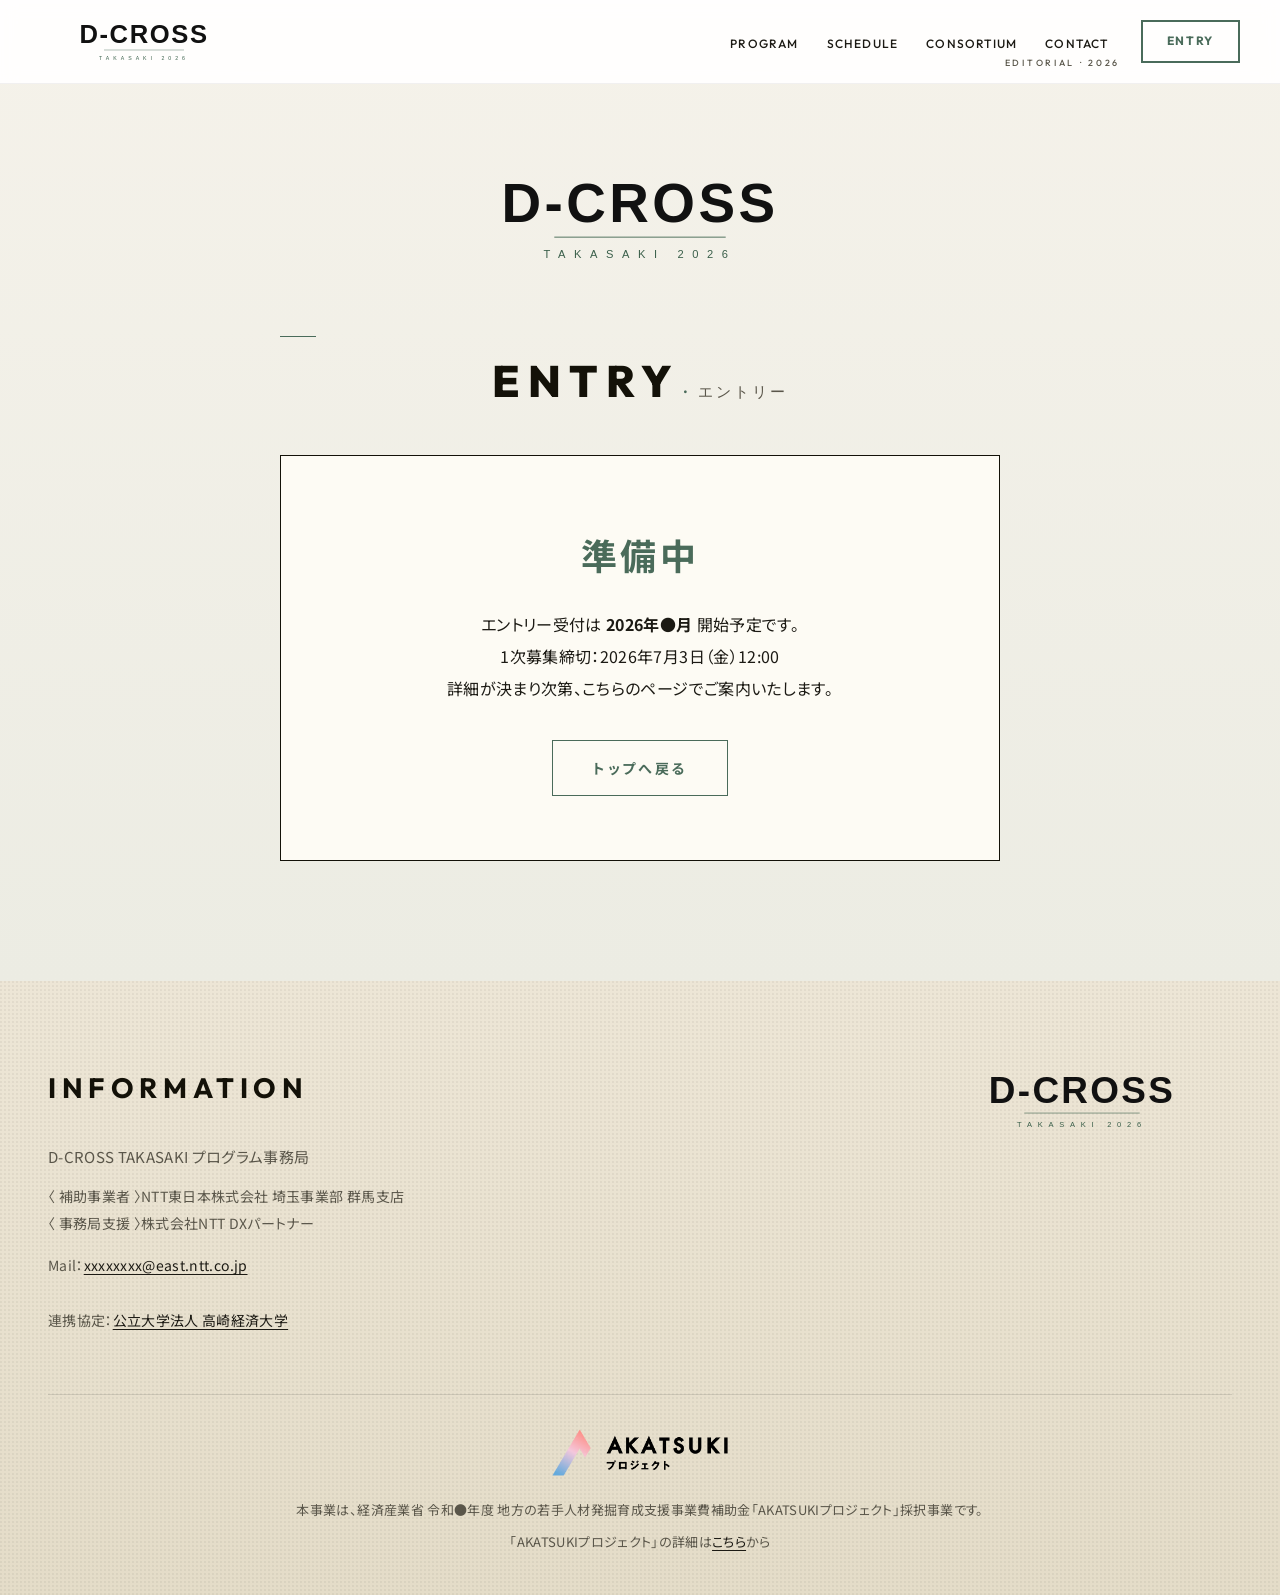
==== commit ca70e6b7: "Enhance lumiarch feel: warm palette, atmospheric hero block, editorial rules, DM Serif accents" ====
--- a/entry.html
+++ b/entry.html
@@ -7,7 +7,7 @@
   <meta name="description" content="D-CROSS TAKASAKI 2026 エントリーページ">
   <link rel="preconnect" href="https://fonts.googleapis.com">
   <link rel="preconnect" href="https://fonts.gstatic.com" crossorigin>
-  <link href="https://fonts.googleapis.com/css2?family=Outfit:wght@400;500;600;700;800;900&family=Manrope:wght@400;500;600;700;800&family=Noto+Sans+JP:wght@400;500;700;900&family=Shippori+Mincho:wght@500;700;800&display=swap" rel="stylesheet">
+  <link href="https://fonts.googleapis.com/css2?family=Outfit:wght@400;500;600;700;800;900&family=Manrope:wght@400;500;600;700;800&family=Noto+Sans+JP:wght@400;500;700;900&family=Shippori+Mincho:wght@500;700;800&family=DM+Serif+Display:ital@0;1&display=swap" rel="stylesheet">
   <link rel="stylesheet" href="css/style.css">
 </head>
 <body>
--- a/css/style.css
+++ b/css/style.css
@@ -16,35 +16,36 @@
 .fade-in-delay-3 { transition-delay: 0.45s; }
 
 :root {
-  /* B案 (lumiarch-inspired) — 静かで編集的、ニュートラルクリーム + 深緑アクセント */
-  --red: #3a5f4a;            /* 主アクセント: muted forest green */
-  --red-dark: #2b4738;
-  --red-light: rgba(58, 95, 74, 0.06);
-  --purple: #6b6458;         /* 副アクセント: warm taupe */
-  --purple-dark: #4d4740;
-  /* 多色アクセントは全て同一のmuted greenに統一（モノクロマティック） */
-  --dc-blue: #3a5f4a;
-  --dc-green: #3a5f4a;
-  --dc-orange: #8a7a5c;
-  --dc-yellow: #b8a87d;
-  --dc-magenta: #6b6458;
-  --gradient: linear-gradient(135deg, #3a5f4a 0%, #2b4738 100%);
-  --gradient-soft: linear-gradient(135deg, rgba(58,95,74,0.95) 0%, rgba(43,71,56,0.92) 100%);
-  --gradient-multi: linear-gradient(90deg, #3a5f4a 0%, #2b4738 100%);
-  /* lumiarch調 ニュートラル */
-  --brown: #1a1a1a;
-  --brown-light: #3a3a3a;
-  --pink-bg: #ecece3;
-  --black: #0e0e0e;
-  --white: #FFFFFF;
-  --gray-light: #ecece3;
-  --gray: #8a8578;
-  --gray-border: #c7c3b6;
-  --text: #1a1a1a;
-  --text-light: #4b4b4b;
-  --bg-base: #f5f2ea;
+  /* B案v2 (lumiarch-inspired, 暖色化) — 温かみのあるクリーム + ソフト深緑 + 麦/タン */
+  --red: #4a6b5a;              /* 主アクセント: ややソフトな forest green */
+  --red-dark: #375141;
+  --red-light: rgba(74, 107, 90, 0.06);
+  --purple: #b79568;           /* 副アクセント: 麦・タン */
+  --purple-dark: #8e7246;
+  /* エディトリアル用のウォーム系アクセント */
+  --dc-blue: #4a6b5a;
+  --dc-green: #4a6b5a;
+  --dc-orange: #b79568;
+  --dc-yellow: #d4b896;
+  --dc-magenta: #8a7a5c;
+  --gradient: linear-gradient(135deg, #4a6b5a 0%, #375141 100%);
+  --gradient-soft: linear-gradient(135deg, rgba(74,107,90,0.95) 0%, rgba(55,81,65,0.92) 100%);
+  --gradient-multi: linear-gradient(90deg, #4a6b5a 0%, #375141 100%);
+  /* 暖色ニュートラル（lumiarch調・若干ピーチ寄り） */
+  --brown: #1c1a14;
+  --brown-light: #3d3a30;
+  --pink-bg: #ede6d6;          /* セクション alt: やや暗い warm cream */
+  --black: #131108;
+  --white: #fdfbf4;            /* ピュア白ではなく微かな warmth */
+  --gray-light: #ede6d6;
+  --gray: #8a8170;
+  --gray-border: #d5cdb8;
+  --text: #1c1a14;
+  --text-light: #5a564a;
+  --bg-base: #f5f0e3;          /* warmer cream (peachy) */
   --font-ja: 'Noto Sans JP', 'Hiragino Kaku Gothic ProN', 'ヒラギノ角ゴ Pro W3', 'hiragino kaku gothic pro', 'Helvetica Neue', 'Helvetica', 'Arial', 'メイリオ', 'meiryo', sans-serif;
   --font-mincho: 'Shippori Mincho', 'Hiragino Mincho ProN', 'Yu Mincho', serif;
+  --font-serif: 'DM Serif Display', 'Shippori Mincho', 'Hiragino Mincho ProN', serif;
   --font-en: 'Outfit', 'Manrope', 'Helvetica Neue', 'Helvetica', 'Arial', sans-serif;
 }
 
@@ -190,7 +191,7 @@
   height: auto;
   opacity: 0;
   transform: scale(0.5) rotate(-6deg);
-  filter: drop-shadow(0 24px 60px rgba(58,95,74,0.45));
+  filter: drop-shadow(0 24px 60px rgba(74,107,90,0.45));
   animation: footprint-impact 5.5s cubic-bezier(0.22, 1, 0.36, 1) 0.5s forwards;
 }
 @keyframes footprint-impact {
@@ -231,7 +232,7 @@
   line-height: 1.4;
   margin-bottom: 72px;
   letter-spacing: 0.06em;
-  text-shadow: 2px 3px 0 rgba(58,95,74,0.1), 4px 6px 12px rgba(20,35,60,0.18);
+  text-shadow: 2px 3px 0 rgba(74,107,90,0.1), 4px 6px 12px rgba(20,35,60,0.18);
 }
 .hero-logo-wrap {
   margin-bottom: 40px;
@@ -248,7 +249,7 @@
   margin-bottom: 52px;
   letter-spacing: 0.04em;
   font-weight: 500;
-  text-shadow: 1px 2px 0 rgba(58,95,74,0.08), 2px 4px 8px rgba(20,35,60,0.15);
+  text-shadow: 1px 2px 0 rgba(74,107,90,0.08), 2px 4px 8px rgba(20,35,60,0.15);
 }
 .hero-tagline-accent {
   color: var(--red);
@@ -269,13 +270,13 @@
   padding: 40px 56px 24px;
   margin-top: 20px;
   text-align: center;
-  box-shadow: 0 8px 24px rgba(58,95,74,0.14);
+  box-shadow: 0 8px 24px rgba(74,107,90,0.14);
   transition: transform 0.3s ease, box-shadow 0.3s ease;
   cursor: pointer;
 }
 .hero-cta-box:hover {
   transform: translateY(-3px);
-  box-shadow: 0 18px 44px rgba(58,95,74,0.28);
+  box-shadow: 0 18px 44px rgba(74,107,90,0.28);
 }
 .cta-stage-ribbon {
   position: absolute;
@@ -288,7 +289,7 @@
   font-size: 16px;
   font-weight: 700;
   letter-spacing: 0.14em;
-  box-shadow: 0 4px 14px rgba(58,95,74,0.28);
+  box-shadow: 0 4px 14px rgba(74,107,90,0.28);
   white-space: nowrap;
   clip-path: polygon(12px 0, calc(100% - 12px) 0, 100% 50%, calc(100% - 12px) 100%, 12px 100%, 0 50%);
   display: inline-flex;
@@ -350,7 +351,7 @@
   font-size: 22px;
   font-weight: 700;
   letter-spacing: 0.1em;
-  box-shadow: 0 10px 28px rgba(58,95,74,0.35);
+  box-shadow: 0 10px 28px rgba(74,107,90,0.35);
   transition: all 0.3s ease;
   position: relative;
   overflow: hidden;
@@ -367,7 +368,7 @@
 }
 .hero-cta-box:hover .cta-action {
   transform: scale(1.04);
-  box-shadow: 0 14px 36px rgba(58,95,74,0.5);
+  box-shadow: 0 14px 36px rgba(74,107,90,0.5);
 }
 .hero-cta-box:hover .cta-action::before {
   left: 100%;
@@ -383,7 +384,7 @@
 .cta-warning {
   margin-top: 18px;
   padding-top: 14px;
-  border-top: 1px dashed rgba(58,95,74,0.3);
+  border-top: 1px dashed rgba(74,107,90,0.3);
   font-size: 11px;
   color: var(--red);
   font-weight: 700;
@@ -523,7 +524,7 @@
 .about-highlight {
   margin-top: 24px !important;
   padding: 18px 22px;
-  background: linear-gradient(135deg, rgba(58,95,74,0.08) 0%, rgba(107,100,88,0.08) 100%);
+  background: linear-gradient(135deg, rgba(74,107,90,0.08) 0%, rgba(183,149,104,0.08) 100%);
   border-left: 4px solid var(--red);
   border-radius: 6px;
   font-size: 16px !important;
@@ -728,14 +729,14 @@
   left: -100%;
   width: 100%;
   height: 100%;
-  background: linear-gradient(90deg, transparent, rgba(58,95,74,0.15), transparent);
+  background: linear-gradient(90deg, transparent, rgba(74,107,90,0.15), transparent);
   transition: left 0.5s ease;
 }
 .merit-toggle:hover::before { left: 100%; }
 .merit-toggle:hover {
   background: var(--red);
   color: var(--white);
-  box-shadow: 0 0 0 1px var(--red), 0 0 20px rgba(58,95,74,0.4);
+  box-shadow: 0 0 0 1px var(--red), 0 0 20px rgba(74,107,90,0.4);
 }
 .merit-toggle-icon {
   display: inline-flex;
@@ -776,7 +777,7 @@
   clip-path: polygon(0 0, calc(100% - 14px) 0, 100% 14px, 100% 100%, 14px 100%, 0 calc(100% - 14px));
   font-family: var(--font-ja);
   letter-spacing: 0.02em;
-  border: 1px solid rgba(107,100,88,0.15);
+  border: 1px solid rgba(183,149,104,0.15);
 }
 .merit-detail > p::before,
 .merit-detail > p::after {
@@ -837,7 +838,7 @@
 .merit-badge-new {
   background: var(--gradient);
   color: var(--white);
-  box-shadow: 0 2px 8px rgba(58,95,74,0.3);
+  box-shadow: 0 2px 8px rgba(74,107,90,0.3);
 }
 .merit-notes {
   list-style: none;
@@ -925,7 +926,7 @@
   background: var(--gradient);
   color: var(--white);
   border-radius: 50%;
-  box-shadow: 0 6px 16px rgba(58,95,74,0.25);
+  box-shadow: 0 6px 16px rgba(74,107,90,0.25);
 }
 .req-card-icon svg {
   width: 28px;
@@ -1025,7 +1026,7 @@
 .req-card-notes {
   margin-top: 12px;
   padding: 14px 16px;
-  background: linear-gradient(135deg, rgba(58,95,74,0.04) 0%, rgba(107,100,88,0.04) 100%);
+  background: linear-gradient(135deg, rgba(74,107,90,0.04) 0%, rgba(183,149,104,0.04) 100%);
   border-left: 2px solid var(--red);
   border-radius: 0 6px 6px 0;
 }
@@ -1149,7 +1150,7 @@
 .schedule-item.active::before {
   border-color: var(--red);
   background: var(--red);
-  box-shadow: 0 0 0 4px rgba(58,95,74,0.15);
+  box-shadow: 0 0 0 4px rgba(74,107,90,0.15);
 }
 .schedule-date-block {
   position: absolute;
@@ -1601,7 +1602,7 @@
   border-radius: 12px;
   padding: 64px 40px;
   backdrop-filter: blur(4px);
-  box-shadow: 0 10px 40px rgba(58,95,74,0.1);
+  box-shadow: 0 10px 40px rgba(74,107,90,0.1);
 }
 .entry-prep-label {
   font-size: 36px;
@@ -2158,7 +2159,7 @@
 }
 .about-text-block p { font-weight: 500; line-height: 2.1; }
 .about-highlight {
-  background: rgba(58,95,74,0.06);
+  background: rgba(74,107,90,0.06);
   border-left: 2px solid var(--red);
   border-radius: 0;
 }
@@ -2222,7 +2223,7 @@
 }
 .merit-detail > p {
   background: var(--pink-bg);
-  border: 1px solid rgba(58,95,74,0.15);
+  border: 1px solid rgba(74,107,90,0.15);
   clip-path: none;
   border-radius: 0;
 }
@@ -2268,7 +2269,7 @@
 }
 .req-arrow { color: var(--red); }
 .req-card-notes {
-  background: rgba(58,95,74,0.04);
+  background: rgba(74,107,90,0.04);
   border-left: 2px solid var(--red);
   border-radius: 0;
 }
@@ -2281,7 +2282,7 @@
   background: linear-gradient(to bottom, var(--red) 0%, var(--red) 60%, var(--gray-border) 100%);
 }
 .schedule-item.active::before {
-  box-shadow: 0 0 0 4px rgba(58,95,74,0.15);
+  box-shadow: 0 0 0 4px rgba(74,107,90,0.15);
 }
 .schedule-day-label { border-radius: 0; }
 
@@ -2324,7 +2325,7 @@
 .pm-photo span::before {
   content: '×';
   font-size: 40px;
-  color: rgba(58,95,74,0.3);
+  color: rgba(74,107,90,0.3);
   font-weight: 300;
   letter-spacing: 0;
   display: block;
@@ -2382,7 +2383,7 @@
 .hero-cta-box:hover .cta-action {
   transform: none;
   background: var(--red);
-  box-shadow: 0 4px 18px rgba(58,95,74,0.3);
+  box-shadow: 0 4px 18px rgba(74,107,90,0.3);
 }
 .cta-warning {
   color: var(--text-light);
@@ -2494,3 +2495,203 @@
   .footer-brand-logo { max-width: 240px !important; }
   .entry-hero .entry-hero-inner::before { width: 280px; height: 68px; }
 }
+
+/* ============================================================ */
+/* ===== B案v2 LUMIARCH-MORE (温色＋素材感＋エディトリアル) ===== */
+/* ============================================================ */
+
+/* HERO：アトモスフェリックなフィーチャー色面を背面に置く
+   （大判写真が入るようなスペースを温色でシミュレート） */
+.hero {
+  background:
+    radial-gradient(ellipse 60% 70% at 85% 45%, rgba(183,149,104,0.22) 0%, transparent 60%),
+    radial-gradient(ellipse 50% 60% at 10% 70%, rgba(74,107,90,0.10) 0%, transparent 55%),
+    linear-gradient(180deg, #f5f0e3 0%, #ede6d6 100%);
+}
+.kv-stage::before {
+  content: '';
+  position: absolute;
+  right: -8%;
+  top: 15%;
+  width: 48vw;
+  max-width: 580px;
+  height: 70%;
+  background: linear-gradient(135deg, rgba(213,184,138,0.45) 0%, rgba(183,149,104,0.28) 55%, rgba(74,107,90,0.18) 100%);
+  z-index: -1;
+  opacity: 0;
+  animation: kv-block-fade 1.8s cubic-bezier(0.65, 0, 0.35, 1) 0.2s forwards;
+}
+@keyframes kv-block-fade {
+  0%   { opacity: 0; transform: translateX(40px); }
+  100% { opacity: 1; transform: translateX(0); }
+}
+/* 右下にグレインっぽいドット模様（素材感） */
+.kv-stage::after {
+  content: '';
+  position: absolute;
+  inset: 0;
+  background-image: radial-gradient(circle at 1px 1px, rgba(28,26,20,0.08) 1px, transparent 0);
+  background-size: 4px 4px;
+  mix-blend-mode: multiply;
+  opacity: 0.5;
+  pointer-events: none;
+}
+
+/* セクション見出しの頭にエディトリアル・ルール（短い横線） */
+.section-heading {
+  position: relative;
+  padding-top: 16px;
+}
+.section-heading::before {
+  content: '';
+  display: block;
+  width: 36px;
+  height: 1px;
+  background: var(--red);
+  margin-bottom: 20px;
+}
+/* about セクションは右寄せなのでルールも右寄せ */
+.about-text-block .section-heading::before { margin-left: auto; }
+/* Chief PM と PM の見出しは連続するので控えめに */
+.pm-section .section-heading { padding-top: 24px; }
+
+/* ヘッダーに小さく「EDITORIAL / 2026」のキャプション風マーカー（右下の extras） */
+header::after {
+  content: 'EDITORIAL · 2026';
+  position: absolute;
+  right: 160px;
+  bottom: 12px;
+  font-family: var(--font-en);
+  font-size: 9px;
+  font-weight: 500;
+  letter-spacing: 0.3em;
+  color: var(--text-light);
+  pointer-events: none;
+}
+@media (max-width: 900px) { header::after { display: none; } }
+
+/* 数字・章題に微かなセリフを使う（DM Serif Display） */
+.merit-num,
+.kv-index,
+.schedule-date strong {
+  font-family: var(--font-serif);
+  font-weight: 400;
+  font-style: italic;
+  letter-spacing: 0.02em;
+}
+.merit-num { font-size: 26px; }
+.kv-index {
+  font-family: var(--font-serif);
+  font-style: normal;
+  font-size: 14px;
+  letter-spacing: 0.2em;
+}
+.kv-index-slash {
+  font-style: italic;
+  color: var(--red);
+}
+
+/* CTA も温色に馴染ませる（リボンは麦色寄りに） */
+.cta-stage-ribbon {
+  background: var(--red);
+}
+.cta-stage-ribbon::after {
+  content: '';
+  position: absolute;
+  left: 50%;
+  bottom: -6px;
+  width: 1px;
+  height: 6px;
+  background: var(--red);
+  transform: translateX(-50%);
+}
+
+/* 見出しに small tag ラベルを添える（[ CHAPTER ] 風） */
+.section-heading-ja {
+  position: relative;
+  display: inline-block;
+  padding-left: 14px;
+}
+.section-heading-ja::before {
+  content: '·';
+  position: absolute;
+  left: 0;
+  color: var(--red);
+  font-weight: 700;
+}
+
+/* NEWSアイテムに雑誌カテゴリ風のタグ位置 */
+.news-item {
+  padding: 20px 0;
+  align-items: baseline;
+  gap: 24px;
+}
+.news-date {
+  font-family: var(--font-en);
+  font-weight: 500;
+  letter-spacing: 0.12em;
+  padding: 3px 10px;
+  border: 1px solid var(--gray-border);
+  background: var(--white);
+  color: var(--text-light);
+  font-size: 11px;
+  border-radius: 0;
+  flex-shrink: 0;
+}
+
+/* 重要プログラムバナーのタイポを温色 + サブタイトルにセリフ斜体 */
+.program-banner {
+  background: linear-gradient(135deg, var(--red) 0%, var(--red-dark) 100%);
+  position: relative;
+  padding: 56px 32px;
+}
+.program-banner::before {
+  content: 'FEATURE';
+  position: absolute;
+  top: 18px;
+  left: 24px;
+  font-family: var(--font-en);
+  font-size: 10px;
+  font-weight: 500;
+  letter-spacing: 0.32em;
+  color: rgba(253,251,244,0.7);
+}
+.program-banner::after {
+  content: '01 / 05';
+  position: absolute;
+  top: 18px;
+  right: 24px;
+  font-family: var(--font-serif);
+  font-size: 13px;
+  font-style: italic;
+  color: rgba(253,251,244,0.75);
+}
+
+/* アバウト：右側見出しの上にセリフでの "ABOUT the program" 的 caption */
+.about-text-block .section-heading::after {
+  content: 'about the program';
+  display: block;
+  margin-top: 8px;
+  font-family: var(--font-serif);
+  font-style: italic;
+  font-size: 16px;
+  color: var(--red);
+  letter-spacing: 0.02em;
+}
+
+/* FOOTER：cream 背景に微細なドット（素材感） */
+footer {
+  position: relative;
+  background-image:
+    radial-gradient(circle at 1px 1px, rgba(28,26,20,0.05) 1px, transparent 0),
+    linear-gradient(180deg, #ede6d6 0%, #e4dcc8 100%);
+  background-size: 4px 4px, auto;
+}
+
+/* 再度スマホ調整 */
+@media (max-width: 900px) {
+  .kv-stage::before { right: -30%; width: 90vw; opacity: 0.5; }
+  .section-heading::before { width: 28px; }
+  .program-banner::before,
+  .program-banner::after { display: none; }
+}
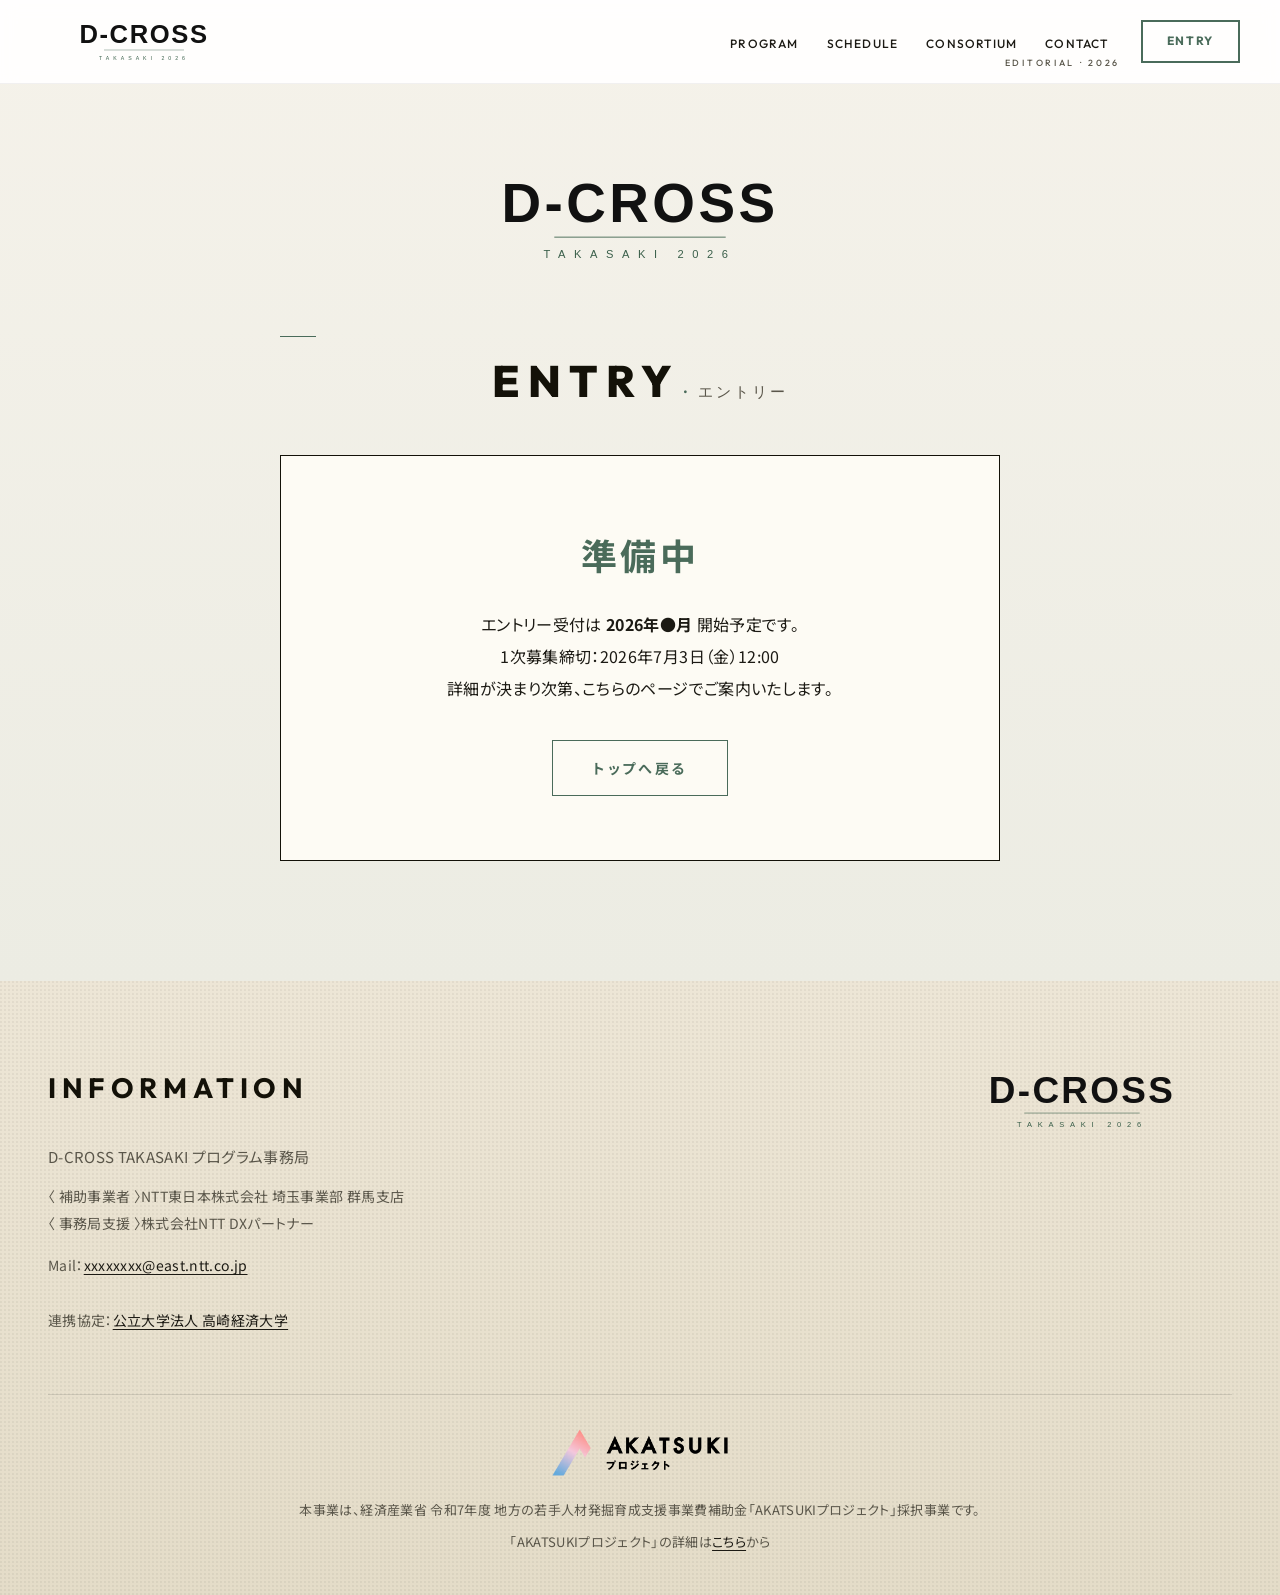
==== commit 7a827032: "Update privacy policy link (NTT East /policy/) and fiscal year to 令和7年度" ====
--- a/entry.html
+++ b/entry.html
@@ -77,7 +77,7 @@
     <p class="footer-akatsuki-logo">
       <img src="assets/images/akatsuki_logotype.png" alt="AKATSUKIプロジェクト" class="footer-akatsuki-img">
     </p>
-    <p class="footer-note">本事業は、経済産業省 令和●年度 地方の若手人材発掘育成支援事業費補助金「AKATSUKIプロジェクト」採択事業です。</p>
+    <p class="footer-note">本事業は、経済産業省 令和7年度 地方の若手人材発掘育成支援事業費補助金「AKATSUKIプロジェクト」採択事業です。</p>
     <p class="footer-akatsuki-link">「AKATSUKIプロジェクト」の詳細は<a href="https://mitouteki.jp/" target="_blank" rel="noopener">こちら</a>から</p>
   </div>
 </footer>
